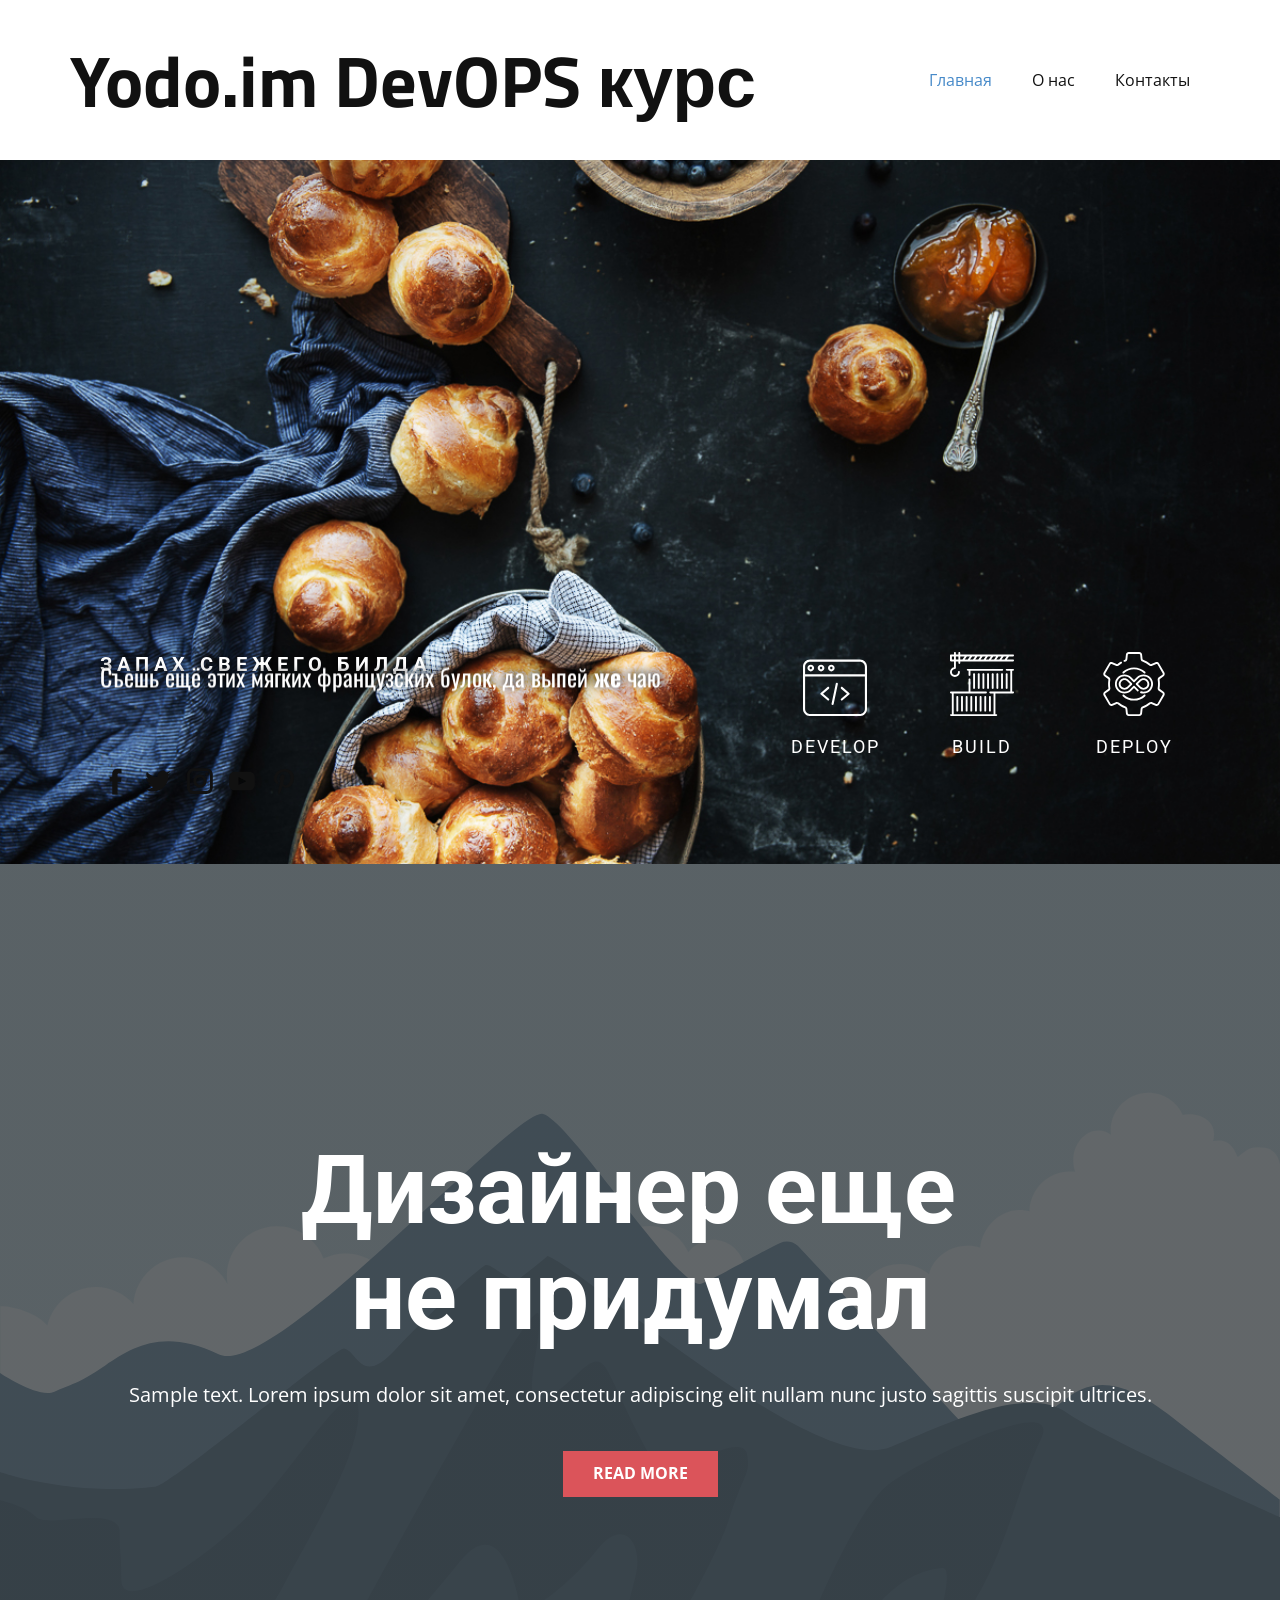
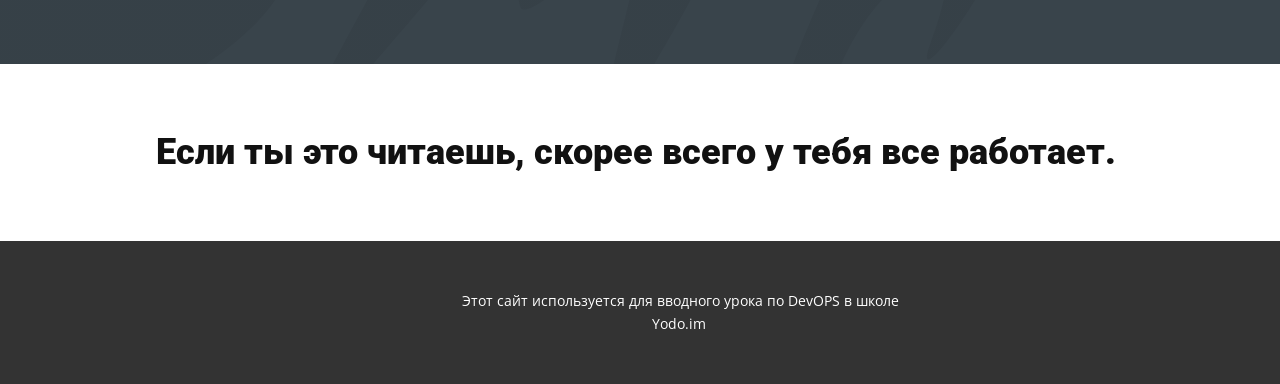
==== landing/index.html @ 63f8ba4d "1 Первая версия сайта" ====
<!DOCTYPE html>
<html style="font-size: 16px;">
  <head>
    <meta name="viewport" content="width=device-width, initial-scale=1.0">
    <meta charset="utf-8">
    <meta name="keywords" content="INTUITIVE">
    <meta name="description" content="">
    <meta name="page_type" content="np-template-header-footer-from-plugin">
    <title>Главная</title>
    <link rel="stylesheet" href="nicepage.css" media="screen">
<link rel="stylesheet" href="Главная.css" media="screen">
    <script class="u-script" type="text/javascript" src="jquery.js" defer=""></script>
    <script class="u-script" type="text/javascript" src="nicepage.js" defer=""></script>
    <meta name="generator" content="Nicepage 3.13.2, nicepage.com">
    <link id="u-theme-google-font" rel="stylesheet" href="https://fonts.googleapis.com/css?family=Roboto:100,100i,300,300i,400,400i,500,500i,700,700i,900,900i|Open+Sans:300,300i,400,400i,600,600i,700,700i,800,800i">
    <link id="u-page-google-font" rel="stylesheet" href="https://fonts.googleapis.com/css?family=Oswald:200,300,400,500,600,700|Titillium+Web:200,200i,300,300i,400,400i,600,600i,700,700i,900">
    
    
    
    
    <script type="application/ld+json">{
		"@context": "http://schema.org",
		"@type": "Organization",
		"name": "",
		"url": "index.html"
}</script>
    <meta property="og:title" content="Главная">
    <meta property="og:type" content="website">
    <meta name="theme-color" content="#478ac9">
    <link rel="canonical" href="index.html">
    <meta property="og:url" content="index.html">
  </head>
  <body data-home-page="Главная.html" data-home-page-title="Главная" class="u-body"><header class="u-clearfix u-header u-header" id="sec-47ef"><div class="u-clearfix u-sheet u-sheet-1">
        <nav class="u-menu u-menu-dropdown u-offcanvas u-menu-1">
          <div class="menu-collapse" style="font-size: 1rem; letter-spacing: 0px;">
            <a class="u-button-style u-custom-left-right-menu-spacing u-custom-padding-bottom u-custom-top-bottom-menu-spacing u-nav-link u-text-active-palette-1-base u-text-hover-palette-2-base" href="#">
              <svg><use xmlns:xlink="http://www.w3.org/1999/xlink" xlink:href="#menu-hamburger"></use></svg>
              <svg version="1.1" xmlns="http://www.w3.org/2000/svg" xmlns:xlink="http://www.w3.org/1999/xlink"><defs><symbol id="menu-hamburger" viewBox="0 0 16 16" style="width: 16px; height: 16px;"><rect y="1" width="16" height="2"></rect><rect y="7" width="16" height="2"></rect><rect y="13" width="16" height="2"></rect>
</symbol>
</defs></svg>
            </a>
          </div>
          <div class="u-custom-menu u-nav-container">
            <ul class="u-nav u-unstyled u-nav-1"><li class="u-nav-item"><a class="u-button-style u-nav-link u-text-active-palette-1-base u-text-hover-palette-2-base" href="Главная.html" style="padding: 10px 20px;">Главная</a>
</li><li class="u-nav-item"><a class="u-button-style u-nav-link u-text-active-palette-1-base u-text-hover-palette-2-base" href="https://yodo.im/" style="padding: 10px 20px;">О нас</a>
</li><li class="u-nav-item"><a class="u-button-style u-nav-link u-text-active-palette-1-base u-text-hover-palette-2-base" href="Контакты.html" style="padding: 10px 20px;">Контакты</a>
</li></ul>
          </div>
          <div class="u-custom-menu u-nav-container-collapse">
            <div class="u-black u-container-style u-inner-container-layout u-opacity u-opacity-95 u-sidenav">
              <div class="u-sidenav-overflow">
                <div class="u-menu-close"></div>
                <ul class="u-align-center u-nav u-popupmenu-items u-unstyled u-nav-2"><li class="u-nav-item"><a class="u-button-style u-nav-link" href="Главная.html" style="padding: 10px 20px;">Главная</a>
</li><li class="u-nav-item"><a class="u-button-style u-nav-link" href="https://yodo.im/" style="padding: 10px 20px;">О нас</a>
</li><li class="u-nav-item"><a class="u-button-style u-nav-link" href="Контакты.html" style="padding: 10px 20px;">Контакты</a>
</li></ul>
              </div>
            </div>
            <div class="u-black u-menu-overlay u-opacity u-opacity-70"></div>
          </div>
        </nav>
        <p class="u-custom-font u-font-titillium-web u-text u-text-1">Yodo.im DevOPS курс</p>
      </div></header>
    <section class="u-clearfix u-image u-section-1" id="carousel_d0ac" data-image-width="1200" data-image-height="800">
      <div class="u-clearfix u-sheet u-sheet-1">
        <div class="u-clearfix u-expanded-width u-gutter-0 u-layout-wrap u-layout-wrap-1">
          <div class="u-gutter-0 u-layout">
            <div class="u-layout-row">
              <div class="u-container-style u-layout-cell u-left-cell u-size-30-md u-size-36 u-layout-cell-1">
                <div class="u-container-layout u-container-layout-1">
                  <h5 class="u-text u-text-body-alt-color u-text-1">Запах свежего билда</h5>
                  <p class="u-custom-font u-font-oswald u-text u-text-body-alt-color u-text-2" data-animation-name="slideIn" data-animation-duration="1000" data-animation-delay="0" data-animation-direction="Down">Съешь ещё этих мягких французских булок, д​а выпей&nbsp;<b>же</b>&nbsp;чаю
                  </p>
                  <div class="u-social-icons u-spacing-10 u-social-icons-1">
                    <a class="u-social-url" target="_blank" href=""><span class="u-icon u-icon-circle u-social-facebook u-social-icon u-icon-1"><svg class="u-svg-link" preserveAspectRatio="xMidYMin slice" viewBox="0 0 112 112" style=""><use xmlns:xlink="http://www.w3.org/1999/xlink" xlink:href="#svg-79ff"></use></svg><svg x="0px" y="0px" viewBox="0 0 112 112" id="svg-79ff" class="u-svg-content"><path d="M75.5,28.8H65.4c-1.5,0-4,0.9-4,4.3v9.4h13.9l-1.5,15.8H61.4v45.1H42.8V58.3h-8.8V42.4h8.8V32.2 c0-7.4,3.4-18.8,18.8-18.8h13.8v15.4H75.5z"></path></svg></span>
                    </a>
                    <a class="u-social-url" target="_blank" href=""><span class="u-icon u-icon-circle u-social-icon u-social-twitter u-icon-2"><svg class="u-svg-link" preserveAspectRatio="xMidYMin slice" viewBox="0 0 112 112" style=""><use xmlns:xlink="http://www.w3.org/1999/xlink" xlink:href="#svg-5d67"></use></svg><svg x="0px" y="0px" viewBox="0 0 112 112" id="svg-5d67" class="u-svg-content"><path d="M92.2,38.2c0,0.8,0,1.6,0,2.3c0,24.3-18.6,52.4-52.6,52.4c-10.6,0.1-20.2-2.9-28.5-8.2 c1.4,0.2,2.9,0.2,4.4,0.2c8.7,0,16.7-2.9,23-7.9c-8.1-0.2-14.9-5.5-17.3-12.8c1.1,0.2,2.4,0.2,3.4,0.2c1.6,0,3.3-0.2,4.8-0.7 c-8.4-1.6-14.9-9.2-14.9-18c0-0.2,0-0.2,0-0.2c2.5,1.4,5.4,2.2,8.4,2.3c-5-3.3-8.3-8.9-8.3-15.4c0-3.4,1-6.5,2.5-9.2 c9.1,11.1,22.7,18.5,38,19.2c-0.2-1.4-0.4-2.8-0.4-4.3c0.1-10,8.3-18.2,18.5-18.2c5.4,0,10.1,2.2,13.5,5.7c4.3-0.8,8.1-2.3,11.7-4.5 c-1.4,4.3-4.3,7.9-8.1,10.1c3.7-0.4,7.3-1.4,10.6-2.9C98.9,32.3,95.7,35.5,92.2,38.2z"></path></svg></span>
                    </a>
                    <a class="u-social-url" target="_blank" href=""><span class="u-icon u-icon-circle u-social-icon u-social-instagram u-icon-3"><svg class="u-svg-link" preserveAspectRatio="xMidYMin slice" viewBox="0 0 112 112" style=""><use xmlns:xlink="http://www.w3.org/1999/xlink" xlink:href="#svg-5e6b"></use></svg><svg x="0px" y="0px" viewBox="0 0 112 112" id="svg-5e6b" class="u-svg-content"><path d="M55.9,32.9c-12.8,0-23.2,10.4-23.2,23.2s10.4,23.2,23.2,23.2s23.2-10.4,23.2-23.2S68.7,32.9,55.9,32.9z M55.9,69.4c-7.4,0-13.3-6-13.3-13.3c-0.1-7.4,6-13.3,13.3-13.3s13.3,6,13.3,13.3C69.3,63.5,63.3,69.4,55.9,69.4z"></path><path d="M79.7,26.8c-3,0-5.4,2.5-5.4,5.4s2.5,5.4,5.4,5.4c3,0,5.4-2.5,5.4-5.4S82.7,26.8,79.7,26.8z"></path><path d="M78.2,11H33.5C21,11,10.8,21.3,10.8,33.7v44.7c0,12.6,10.2,22.8,22.7,22.8h44.7c12.6,0,22.7-10.2,22.7-22.7 V33.7C100.8,21.1,90.6,11,78.2,11z M91,78.4c0,7.1-5.8,12.8-12.8,12.8H33.5c-7.1,0-12.8-5.8-12.8-12.8V33.7 c0-7.1,5.8-12.8,12.8-12.8h44.7c7.1,0,12.8,5.8,12.8,12.8V78.4z"></path></svg></span>
                    </a>
                    <a class="u-social-url" target="_blank" href="#"><span class="u-icon u-icon-circle u-social-icon u-social-youtube u-icon-4"><svg class="u-svg-link" preserveAspectRatio="xMidYMin slice" viewBox="0 0 112 112" style=""><use xmlns:xlink="http://www.w3.org/1999/xlink" xlink:href="#svg-7e19"></use></svg><svg x="0px" y="0px" viewBox="0 0 112 112" id="svg-7e19" class="u-svg-content"><path d="M82.3,24H29.7C19.3,24,11,32.5,11,43v26.7c0,10.5,8.3,19,18.7,19h52.5c10.3,0,18.7-8.5,18.7-19V43 C101,32.5,92.7,24,82.3,24L82.3,24z M69.7,57.6L45.1,69.5c-0.7,0.2-1.4-0.2-1.4-0.8V44.1c0-0.7,0.8-1.3,1.4-0.8l24.6,12.6 C70.4,56.2,70.4,57.3,69.7,57.6L69.7,57.6z"></path></svg></span>
                    </a>
                    <a class="u-social-url" target="_blank" href="#"><span class="u-icon u-icon-circle u-social-icon u-social-pinterest u-icon-5"><svg class="u-svg-link" preserveAspectRatio="xMidYMin slice" viewBox="0 0 112 112" style=""><use xmlns:xlink="http://www.w3.org/1999/xlink" xlink:href="#svg-6ec1"></use></svg><svg x="0px" y="0px" viewBox="0 0 112 112" id="svg-6ec1" class="u-svg-content"><path d="M61.9,79.8c-5.5-0.3-7.8-3.1-12-5.8c-2.3,12.4-5.4,24.3-13.8,30.5c-2.6-18.7,3.8-32.8,6.9-47.7 c-5.1-8.7,0.7-26.2,11.5-21.9c13.5,5.4-11.6,32.3,5.1,35.7c17.6,3.5,24.7-30.5,13.8-41.4c-15.7-16.1-45.7-0.5-42,22.3 c0.9,5.6,6.7,7.2,2.3,15c-10.1-2.2-13-10.2-12.7-20.7c0.6-17.3,15.5-29.3,30.5-31.1c19-2.2,36.8,6.9,39.2,24.7 C93.4,59.5,82.3,81.3,61.9,79.8z"></path></svg></span>
                    </a>
                  </div>
                </div>
              </div>
              <div class="u-align-center-lg u-align-center-md u-align-center-xl u-align-left-sm u-align-left-xs u-container-style u-layout-cell u-size-30-md u-size-8 u-layout-cell-2">
                <div class="u-container-layout u-valign-top u-container-layout-2"><span class="u-icon u-icon-circle u-icon-6"><svg class="u-svg-link" preserveAspectRatio="xMidYMin slice" viewBox="0 -25 424 424" style=""><use xmlns:xlink="http://www.w3.org/1999/xlink" xlink:href="#svg-8906"></use></svg><svg class="u-svg-content" viewBox="0 -25 424 424" id="svg-8906"><path d="m167.289062 272.132812c-1.601562 0-3.214843-.550781-4.53125-1.671874l-45.296874-38.570313c-1.5625-1.332031-2.460938-3.277344-2.460938-5.332031 0-2.050782.902344-3.996094 2.460938-5.328125l45.296874-38.570313c2.941407-2.507812 7.359376-2.152344 9.867188.789063 2.503906 2.945312 2.152344 7.363281-.792969 9.867187l-39.035156 33.242188 39.035156 33.242187c2.945313 2.507813 3.296875 6.925781.792969 9.867188-1.386719 1.628906-3.355469 2.464843-5.335938 2.464843zm0 0"></path><path d="m256.710938 272.132812c-1.980469 0-3.949219-.835937-5.332032-2.464843-2.507812-2.941407-2.152344-7.359375.789063-9.867188l39.035156-33.242187-39.035156-33.242188c-2.941407-2.503906-3.296875-6.921875-.789063-9.867187 2.503906-2.941407 6.925782-3.296875 9.863282-.789063l45.296874 38.570313c1.5625 1.332031 2.460938 3.277343 2.460938 5.328125 0 2.054687-.898438 4-2.460938 5.332031l-45.296874 38.570313c-1.316407 1.121093-2.929688 1.671874-4.53125 1.671874zm0 0"></path><path d="m195.964844 301.0625c-.480469 0-.964844-.050781-1.453125-.152344-3.78125-.796875-6.203125-4.511718-5.40625-8.292968l28.230469-134.035157c.796874-3.78125 4.507812-6.203125 8.292968-5.40625 3.78125.796875 6.203125 4.507813 5.40625 8.292969l-28.230468 134.035156c-.695313 3.296875-3.601563 5.558594-6.839844 5.558594zm0 0"></path><path d="m377 374.085938h-330c-25.914062 0-47-21.082032-47-47v-280.085938c0-25.914062 21.085938-47 47-47h330c25.914062 0 47 21.085938 47 47v280.085938c0 25.917968-21.085938 47-47 47zm-330-360.085938c-18.195312 0-33 14.804688-33 33v280.085938c0 18.195312 14.804688 33 33 33h330c18.195312 0 33-14.804688 33-33v-280.085938c0-18.195312-14.804688-33-33-33zm0 0"></path><path d="m417 112.089844h-410c-3.867188 0-7-3.132813-7-7 0-3.863282 3.132812-7 7-7h410c3.867188 0 7 3.136718 7 7 0 3.867187-3.132812 7-7 7zm0 0"></path><path d="m119.601562 78.59375c-12.210937 0-22.152343-9.941406-22.152343-22.152344 0-12.214844 9.941406-22.152344 22.152343-22.152344 12.214844 0 22.152344 9.9375 22.152344 22.152344 0 12.210938-9.9375 22.152344-22.152344 22.152344zm0-30.304688c-4.492187 0-8.152343 3.65625-8.152343 8.152344s3.660156 8.152344 8.152343 8.152344c4.496094 0 8.152344-3.65625 8.152344-8.152344s-3.65625-8.152344-8.152344-8.152344zm0 0"></path><path d="m51.539062 78.378906c-12.214843 0-22.152343-9.9375-22.152343-22.152344 0-12.214843 9.9375-22.152343 22.152343-22.152343 12.214844 0 22.152344 9.9375 22.152344 22.152343 0 12.214844-9.9375 22.152344-22.152344 22.152344zm0-30.304687c-4.492187 0-8.152343 3.660156-8.152343 8.152343 0 4.496094 3.660156 8.152344 8.152343 8.152344 4.496094 0 8.152344-3.65625 8.152344-8.152344 0-4.492187-3.65625-8.152343-8.152344-8.152343zm0 0"></path><path d="m187.664062 78.804688c-12.210937 0-22.148437-9.9375-22.148437-22.152344 0-12.210938 9.9375-22.148438 22.148437-22.148438 12.214844 0 22.152344 9.9375 22.152344 22.148438 0 12.214844-9.9375 22.152344-22.152344 22.152344zm0-30.304688c-4.492187 0-8.148437 3.65625-8.148437 8.152344s3.65625 8.152344 8.148437 8.152344c4.496094 0 8.152344-3.65625 8.152344-8.152344s-3.65625-8.152344-8.152344-8.152344zm0 0"></path></svg></span>
                  <h5 class="u-text u-text-body-alt-color u-text-3">Develop</h5>
                </div>
              </div>
              <div class="u-align-center-lg u-align-center-md u-align-center-xl u-align-left-sm u-align-left-xs u-container-style u-layout-cell u-size-30-md u-size-8 u-layout-cell-3">
                <div class="u-container-layout u-valign-top u-container-layout-3"><span class="u-icon u-icon-circle u-icon-7"><svg class="u-svg-link" preserveAspectRatio="xMidYMin slice" viewBox="0 0 512 512" style=""><use xmlns:xlink="http://www.w3.org/1999/xlink" xlink:href="#svg-92cf"></use></svg><svg class="u-svg-content" viewBox="0 0 512 512" id="svg-92cf"><g><path d="m504.5 150c4.143 0 7.5-3.358 7.5-7.5s-3.357-7.5-7.5-7.5h-51.293c-4.143 0-7.5 3.358-7.5 7.5s3.357 7.5 7.5 7.5h29.251v166h-160.526c-4.143 0-7.5 3.358-7.5 7.5s3.357 7.5 7.5 7.5h26.462v166h-318.852v-166h258.031c4.143 0 7.5-3.358 7.5-7.5s-3.357-7.5-7.5-7.5h-123.967v-97.447c0-4.142-3.357-7.5-7.5-7.5s-7.5 3.358-7.5 7.5v97.447h-141.106c-4.143 0-7.5 3.358-7.5 7.5s3.357 7.5 7.5 7.5h7.042v166h-7.042c-4.143 0-7.5 3.358-7.5 7.5s3.357 7.5 7.5 7.5h362.936c4.143 0 7.5-3.358 7.5-7.5s-3.357-7.5-7.5-7.5h-7.042v-166h141.106c4.143 0 7.5-3.358 7.5-7.5s-3.357-7.5-7.5-7.5h-7.042v-166z"></path><path d="m418.257 135h-276.693c-4.143 0-7.5 3.358-7.5 7.5s3.357 7.5 7.5 7.5h7.042v33.55c0 4.142 3.357 7.5 7.5 7.5s7.5-3.358 7.5-7.5v-33.55h254.65c4.143 0 7.5-3.358 7.5-7.5s-3.357-7.5-7.499-7.5z"></path><path d="m51.121 359v110c0 4.142 3.357 7.5 7.5 7.5s7.5-3.358 7.5-7.5v-110c0-4.142-3.357-7.5-7.5-7.5s-7.5 3.358-7.5 7.5z"></path><path d="m88.363 359v110c0 4.142 3.357 7.5 7.5 7.5s7.5-3.358 7.5-7.5v-110c0-4.142-3.357-7.5-7.5-7.5s-7.5 3.358-7.5 7.5z"></path><path d="m125.604 359v110c0 4.142 3.357 7.5 7.5 7.5s7.5-3.358 7.5-7.5v-110c0-4.142-3.357-7.5-7.5-7.5s-7.5 3.358-7.5 7.5z"></path><path d="m162.847 359v110c0 4.142 3.357 7.5 7.5 7.5s7.5-3.358 7.5-7.5v-110c0-4.142-3.357-7.5-7.5-7.5s-7.5 3.358-7.5 7.5z"></path><path d="m200.089 359v110c0 4.142 3.357 7.5 7.5 7.5s7.5-3.358 7.5-7.5v-110c0-4.142-3.357-7.5-7.5-7.5s-7.5 3.358-7.5 7.5z"></path><path d="m237.331 359v110c0 4.142 3.357 7.5 7.5 7.5s7.5-3.358 7.5-7.5v-110c0-4.142-3.357-7.5-7.5-7.5s-7.5 3.358-7.5 7.5z"></path><path d="m282.072 351.5c-4.143 0-7.5 3.358-7.5 7.5v110c0 4.142 3.357 7.5 7.5 7.5s7.5-3.358 7.5-7.5v-110c0-4.142-3.357-7.5-7.5-7.5z"></path><path d="m319.314 476.5c4.143 0 7.5-3.358 7.5-7.5v-110c0-4.142-3.357-7.5-7.5-7.5s-7.5 3.358-7.5 7.5v110c0 4.142 3.358 7.5 7.5 7.5z"></path><path d="m185.186 178v110c0 4.142 3.357 7.5 7.5 7.5s7.5-3.358 7.5-7.5v-110c0-4.142-3.357-7.5-7.5-7.5s-7.5 3.358-7.5 7.5z"></path><path d="m222.427 178v110c0 4.142 3.357 7.5 7.5 7.5s7.5-3.358 7.5-7.5v-110c0-4.142-3.357-7.5-7.5-7.5s-7.5 3.358-7.5 7.5z"></path><path d="m259.669 178v110c0 4.142 3.357 7.5 7.5 7.5s7.5-3.358 7.5-7.5v-110c0-4.142-3.357-7.5-7.5-7.5s-7.5 3.358-7.5 7.5z"></path><path d="m311.911 178c0-4.142-3.357-7.5-7.5-7.5s-7.5 3.358-7.5 7.5v110c0 4.142 3.357 7.5 7.5 7.5s7.5-3.358 7.5-7.5z"></path><path d="m334.153 178v110c0 4.142 3.357 7.5 7.5 7.5s7.5-3.358 7.5-7.5v-110c0-4.142-3.357-7.5-7.5-7.5s-7.5 3.358-7.5 7.5z"></path><path d="m371.396 178v110c0 4.142 3.357 7.5 7.5 7.5s7.5-3.358 7.5-7.5v-110c0-4.142-3.357-7.5-7.5-7.5s-7.5 3.358-7.5 7.5z"></path><path d="m416.137 170.5c-4.143 0-7.5 3.358-7.5 7.5v110c0 4.142 3.357 7.5 7.5 7.5s7.5-3.358 7.5-7.5v-110c0-4.142-3.358-7.5-7.5-7.5z"></path><path d="m460.879 288v-110c0-4.142-3.357-7.5-7.5-7.5s-7.5 3.358-7.5 7.5v110c0 4.142 3.357 7.5 7.5 7.5s7.5-3.358 7.5-7.5z"></path><path d="m504.5 60.327h-49.793l16.883-25.327h32.91c4.143 0 7.5-3.358 7.5-7.5s-3.357-7.5-7.5-7.5h-422.49v-12.5c0-4.142-3.357-7.5-7.5-7.5s-7.5 3.358-7.5 7.5v12.5h-19.993v-12.5c0-4.142-3.357-7.5-7.5-7.5s-7.5 3.358-7.5 7.5v12.5h-24.517c-4.143 0-7.5 3.358-7.5 7.5v40.327c0 4.142 3.357 7.5 7.5 7.5h24.517v46.041c-18.215 3.515-32.017 19.581-32.017 38.809 0 21.793 17.728 39.523 39.517 39.523s39.517-17.729 39.517-39.522c0-4.142-3.357-7.5-7.5-7.5s-7.5 3.358-7.5 7.5c0 13.522-10.998 24.522-24.517 24.522s-24.517-11.001-24.517-24.523 10.998-24.523 24.517-24.523c4.143 0 7.5-3.358 7.5-7.5v-52.827h19.993v12.5c0 4.142 3.357 7.5 7.5 7.5s7.5-3.358 7.5-7.5v-12.5h422.49c4.143 0 7.5-3.358 7.5-7.5s-3.357-7.5-7.5-7.5zm-67.82 0h-24.091l16.883-25.327h24.092zm-259.696-25.327h24.091l-16.882 25.327h-24.091zm-34.908 25.327h-24.019l16.882-25.327h24.019zm77.026-25.327h24.019l-16.883 25.327h-24.019zm42.046 0h24.09l-16.883 25.327h-24.09zm42.117 0h24.019l-16.882 25.327h-24.019zm42.045 0h24.091l-16.882 25.327h-24.091zm42.117 0h24.019l-16.882 25.327h-24.019zm-372.427 25.327v-25.327h17.017v25.327zm32.017 0v-25.327h19.993v25.327zm34.993-25.327h34.904l-16.882 25.327h-18.022z"></path>
</g></svg></span>
                  <h5 class="u-text u-text-body-alt-color u-text-4">Build</h5>
                </div>
              </div>
              <div class="u-align-center-lg u-align-center-md u-align-center-xl u-align-left-sm u-align-left-xs u-container-style u-layout-cell u-right-cell u-size-30-md u-size-8 u-layout-cell-4">
                <div class="u-container-layout u-valign-top u-container-layout-4"><span class="u-icon u-icon-circle u-icon-8"><svg class="u-svg-link" preserveAspectRatio="xMidYMin slice" viewBox="0 0 512 512" style=""><use xmlns:xlink="http://www.w3.org/1999/xlink" xlink:href="#svg-11ef"></use></svg><svg class="u-svg-content" viewBox="0 0 512 512" id="svg-11ef"><path d="m298.38 512h-84.76c-11.385 0-20.872-8.543-22.069-19.873l-3.77-35.986c-.279-2.684-2.047-5.007-4.504-5.925-21.457-8.042-41.32-19.523-59.046-34.128-2.038-1.679-4.945-2.054-7.408-.958l-33.09 14.741c-10.407 4.635-22.55.693-28.247-9.169l-42.381-73.402c-5.695-9.859-3.041-22.347 6.175-29.046l29.305-21.273c2.208-1.606 3.312-4.247 2.875-6.889-1.857-11.23-2.8-22.701-2.8-34.092s.942-22.861 2.8-34.094c.436-2.64-.668-5.28-2.881-6.89l-29.295-21.266c-9.22-6.703-11.874-19.19-6.179-29.051l42.38-73.399c5.698-9.864 17.842-13.805 28.247-9.171l33.09 14.74c2.465 1.099 5.372.723 7.408-.956 7.84-6.457 16.197-12.37 24.84-17.577 3.548-2.138 8.157-.994 10.294 2.554s.994 8.157-2.554 10.294c-8.017 4.829-15.769 10.315-23.042 16.305-6.485 5.345-15.318 6.527-23.05 3.082l-33.089-14.74c-3.373-1.503-7.308-.225-9.154 2.97l-42.38 73.399c-1.845 3.195-.983 7.241 2.005 9.414l29.296 21.267c6.835 4.97 10.23 13.196 8.864 21.471-1.725 10.428-2.6 21.075-2.6 31.648s.875 21.22 2.599 31.646c1.367 8.277-2.028 16.503-8.858 21.47l-29.305 21.273c-2.983 2.169-3.846 6.216-2.001 9.409l42.38 73.402c1.845 3.194 5.78 4.471 9.153 2.969l33.09-14.74c7.732-3.445 16.565-2.263 23.052 3.084 16.443 13.548 34.868 24.199 54.761 31.654 7.742 2.89 13.307 10.121 14.168 18.418l3.769 35.973c.388 3.67 3.462 6.442 7.151 6.442h84.76c3.689 0 6.764-2.772 7.152-6.448l3.769-35.974c.861-8.291 6.426-15.521 14.176-18.415 19.884-7.452 38.309-18.103 54.753-31.652 6.486-5.347 15.318-6.528 23.052-3.083l33.089 14.74c3.373 1.503 7.308.226 9.154-2.97l42.379-73.399c1.845-3.195.983-7.241-2.005-9.414l-29.296-21.267c-6.835-4.97-10.23-13.196-8.864-21.471 1.725-10.428 2.6-21.075 2.6-31.648s-.875-21.22-2.599-31.646c-1.367-8.277 2.028-16.503 8.858-21.47l29.305-21.273c2.983-2.169 3.846-6.216 2.001-9.409l-42.378-73.401c-1.845-3.195-5.782-4.471-9.153-2.969l-33.09 14.74c-7.733 3.444-16.566 2.263-23.052-3.084-16.444-13.549-34.869-24.199-54.761-31.654-7.742-2.89-13.307-10.121-14.168-18.418l-3.769-35.973c-.388-3.67-3.463-6.442-7.152-6.442h-84.76c-3.689 0-6.764 2.772-7.152 6.448l-3.769 35.974c-.861 8.291-6.426 15.521-14.176 18.415-2.185.824-4.168 1.61-6.039 2.393-3.821 1.598-8.216-.203-9.813-4.025-1.599-3.821.203-8.215 4.025-9.813 2.035-.851 4.179-1.701 6.556-2.598 2.482-.927 4.25-3.25 4.528-5.928l3.771-35.987c1.197-11.336 10.684-19.879 22.069-19.879h84.76c11.385 0 20.872 8.543 22.069 19.872l3.77 35.986c.279 2.685 2.047 5.008 4.504 5.925 21.457 8.041 41.319 19.522 59.046 34.128 2.038 1.68 4.945 2.055 7.409.958l33.09-14.74c10.404-4.636 22.55-.693 28.247 9.17l42.38 73.401c5.695 9.859 3.041 22.347-6.175 29.046l-29.305 21.273c-2.208 1.606-3.312 4.247-2.875 6.889 1.857 11.23 2.8 22.701 2.8 34.092s-.942 22.861-2.8 34.094c-.436 2.64.668 5.28 2.881 6.89l29.295 21.267c9.22 6.703 11.874 19.19 6.179 29.051l-42.38 73.398c-5.697 9.865-17.841 13.806-28.247 9.171l-33.09-14.74c-2.463-1.099-5.371-.722-7.408.956-17.727 14.606-37.59 26.088-59.039 34.126-2.466.921-4.234 3.244-4.512 5.922l-3.771 35.986c-1.196 11.336-10.683 19.879-22.068 19.879z"></path><path d="m332.19 332.34c-7.57 0-15.061-1.108-22.266-3.292-3.964-1.202-6.203-5.39-5.001-9.354s5.392-6.203 9.354-5.001c5.792 1.756 11.82 2.647 17.914 2.647 16.414 0 31.826-6.373 43.397-17.943 23.929-23.929 23.929-62.865 0-86.794-23.934-23.924-62.869-23.924-86.793 0l-27.49 27.49c-2.929 2.929-7.678 2.929-10.606 0l-27.49-27.49c-23.925-23.924-62.86-23.924-86.794.001-11.588 11.598-17.972 27.01-17.972 43.396s6.384 31.798 17.975 43.399c11.569 11.568 26.981 17.941 43.395 17.941 16.422 0 31.833-6.372 43.395-17.941l27.492-27.492c2.929-2.929 7.678-2.929 10.606 0l27.49 27.49c.941.941 1.882 1.826 2.796 2.628 3.112 2.733 3.419 7.472.686 10.584-2.734 3.113-7.473 3.42-10.584.687-1.156-1.015-2.335-2.123-3.504-3.292l-22.19-22.188-22.187 22.187c-14.393 14.403-33.572 22.336-54.003 22.336-20.42 0-39.599-7.933-54.003-22.336-14.425-14.435-22.367-33.613-22.367-54.003s7.942-39.568 22.365-54.001c29.785-29.774 78.237-29.773 108.008-.002l22.187 22.187 22.187-22.187c29.771-29.771 78.222-29.772 108.005-.001 29.779 29.778 29.779 78.23.001 108.008-14.404 14.403-33.583 22.336-54.003 22.336zm-152.376-29.986c-12.398 0-24.043-4.817-32.79-13.564-8.758-8.758-13.582-20.403-13.582-32.789s4.823-24.031 13.582-32.79c8.747-8.747 20.392-13.563 32.79-13.563s24.043 4.817 32.79 13.563l27.486 27.487c2.929 2.929 2.929 7.678 0 10.606l-27.486 27.486c-8.747 8.747-20.392 13.564-32.79 13.564zm0-77.708c-8.391 0-16.27 3.257-22.183 9.17-5.925 5.926-9.188 13.804-9.188 22.184s3.263 16.257 9.188 22.183c5.914 5.914 13.792 9.171 22.184 9.171 8.391 0 16.269-3.257 22.183-9.17l22.183-22.184-22.183-22.184c-5.914-5.913-13.792-9.17-22.184-9.17zm152.372 77.704c-11.875 0-23.75-4.52-32.79-13.559l-27.486-27.487c-2.929-2.929-2.929-7.678 0-10.606l27.486-27.487c18.081-18.08 47.5-18.079 65.58 0 8.758 8.758 13.582 20.403 13.582 32.79 0 12.386-4.823 24.031-13.582 32.79-9.04 9.039-20.915 13.559-32.79 13.559zm-44.366-46.35 22.183 22.184c12.232 12.231 32.134 12.231 44.366 0 5.925-5.926 9.188-13.804 9.188-22.184s-3.263-16.258-9.188-22.183c-12.231-12.231-32.134-12.232-44.367 0zm71.852 27.487h.01z"></path><path d="m341.066 171.81c-1.826 0-3.657-.663-5.101-2.003-21.803-20.24-50.203-31.387-79.967-31.387s-58.164 11.147-79.967 31.387c-3.035 2.818-7.781 2.642-10.599-.394s-2.642-7.781.394-10.599c24.586-22.824 56.61-35.394 90.172-35.394s65.586 12.57 90.172 35.394c3.036 2.818 3.212 7.563.394 10.599-1.477 1.591-3.484 2.397-5.498 2.397z"></path><path d="m255.999 388.58c-33.563 0-65.586-12.57-90.172-35.394-3.036-2.818-3.212-7.563-.394-10.599 2.817-3.036 7.563-3.213 10.599-.394 21.803 20.24 50.202 31.387 79.967 31.387s58.165-11.146 79.967-31.387c3.036-2.818 7.781-2.642 10.599.394s2.642 7.781-.394 10.599c-24.586 22.824-56.609 35.394-90.172 35.394z"></path></svg></span>
                  <h5 class="u-text u-text-body-alt-color u-text-5">Deploy</h5>
                </div>
              </div>
            </div>
          </div>
        </div>
      </div>
    </section>
    <section class="u-align-center u-clearfix u-image u-shading u-section-2" src="" data-image-width="256" data-image-height="256" id="sec-2742">
      <div class="u-clearfix u-sheet u-sheet-1">
        <h1 class="u-text u-title u-text-1">Дизайнер еще&nbsp;<br>не придумал
        </h1>
        <p class="u-large-text u-text u-text-variant u-text-2">Sample text. Lorem ipsum dolor sit amet, consectetur adipiscing elit nullam nunc justo sagittis suscipit ultrices.</p>
        <a href="#" class="u-btn u-button-style u-palette-2-base u-btn-1">Read More</a>
      </div>
    </section>
    <section class="u-align-center u-clearfix u-section-3" id="sec-fdfd">
      <div class="u-clearfix u-sheet u-valign-middle u-sheet-1">
        <h1 class="u-text u-text-1">Если ты это читаешь, скорее всего у тебя все работает.&nbsp; </h1>
      </div>
    </section>
    
    
    <footer class="u-align-center u-clearfix u-footer u-grey-80 u-footer" id="sec-2bc4"><div class="u-clearfix u-sheet u-sheet-1">
        <p class="u-small-text u-text u-text-variant u-text-1">Этот сайт используется для вводного урока по DevOPS в школе Yodo.im&nbsp;</p>
      </div></footer>
   
    </section>
  </body>
</html>
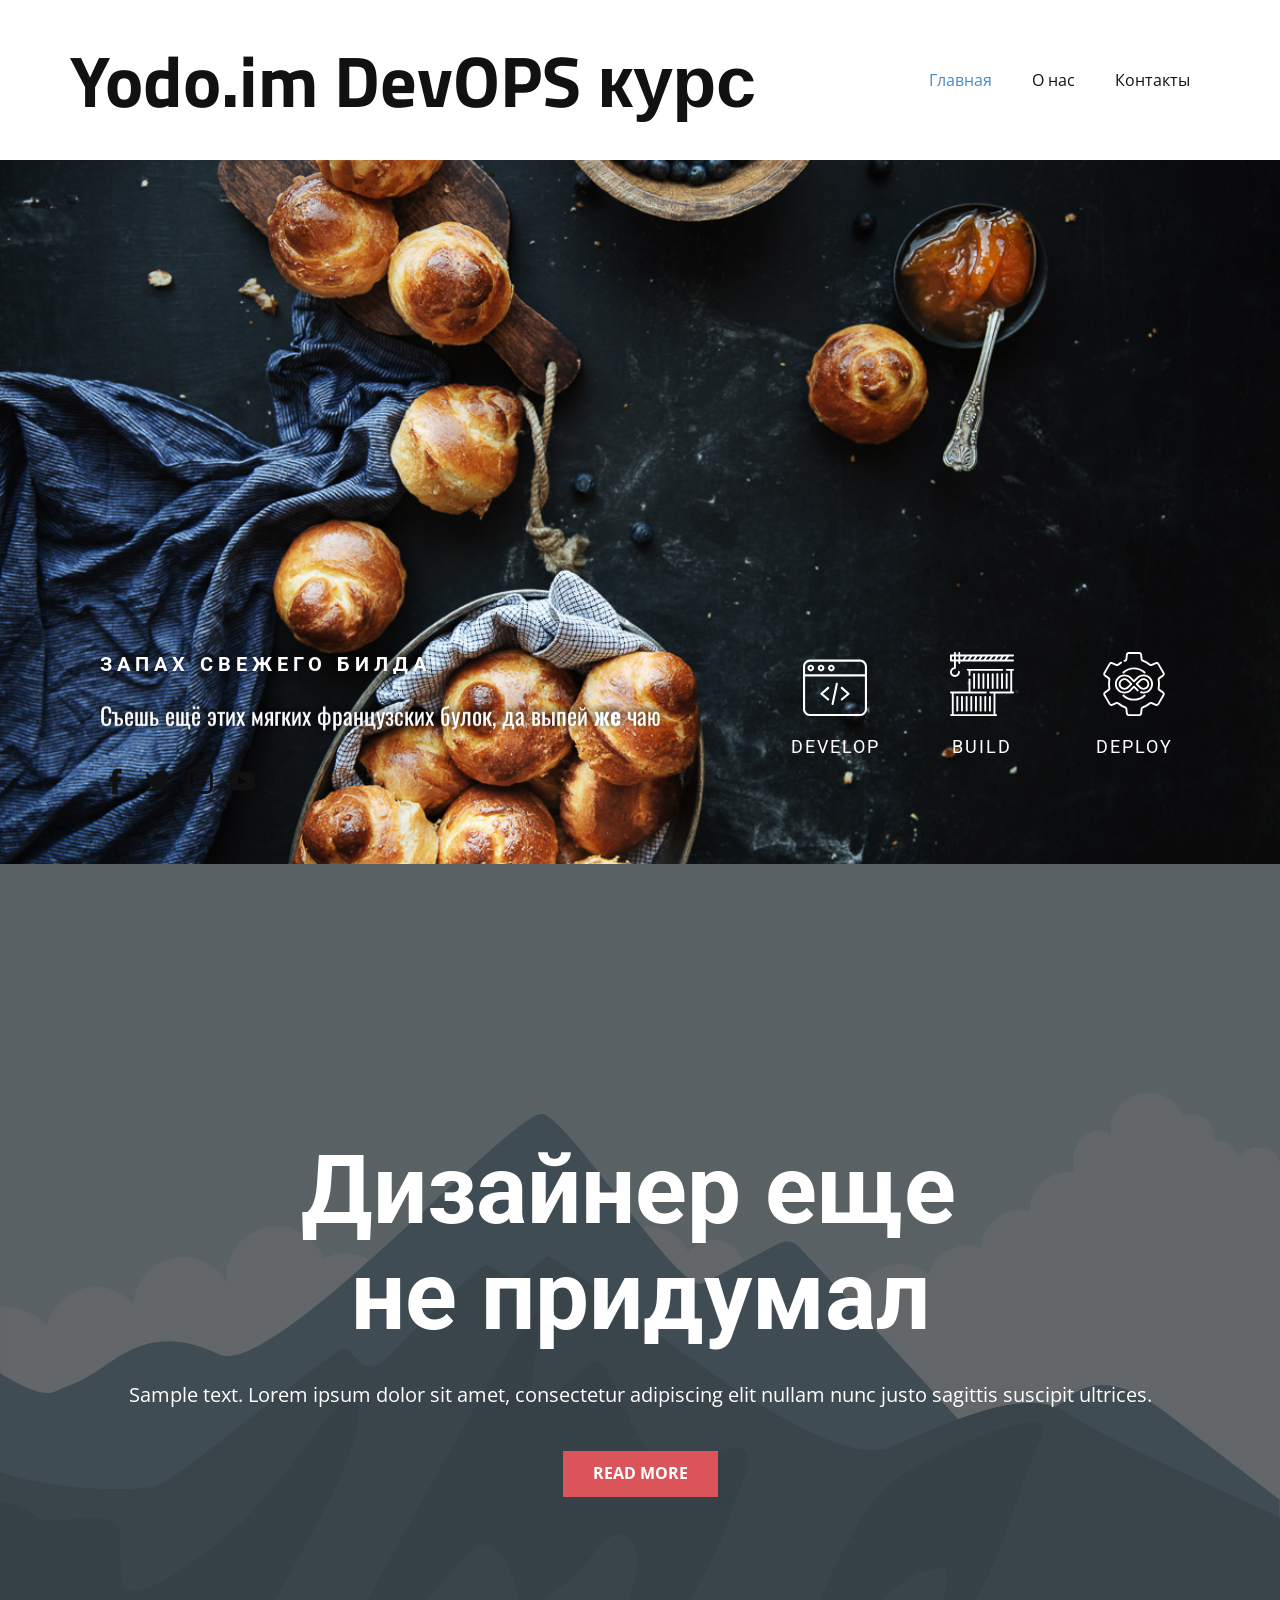
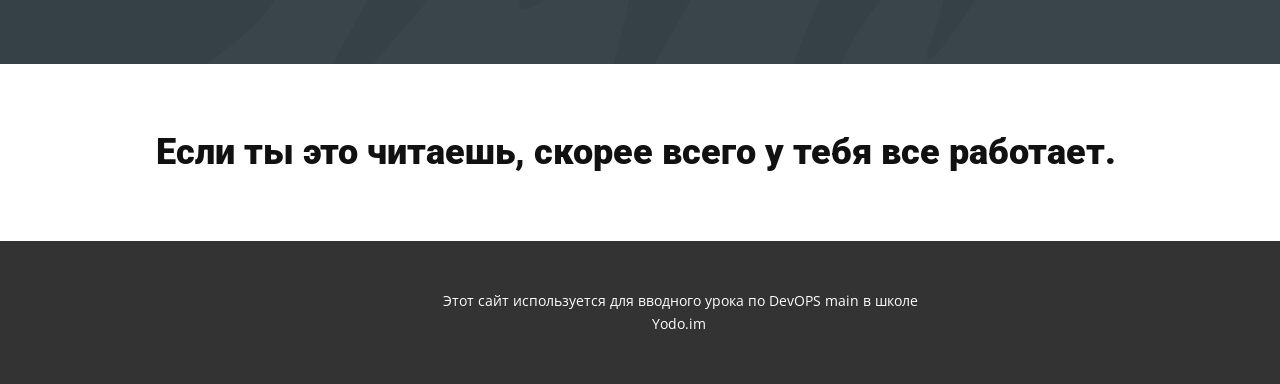
==== commit d30a59b1: "Update index.html add main text in the bottom" ====
--- a/landing/index.html
+++ b/landing/index.html
@@ -122,9 +122,9 @@
     
     
     <footer class="u-align-center u-clearfix u-footer u-grey-80 u-footer" id="sec-2bc4"><div class="u-clearfix u-sheet u-sheet-1">
-        <p class="u-small-text u-text u-text-variant u-text-1">Этот сайт используется для вводного урока по DevOPS в школе Yodo.im&nbsp;</p>
+        <p class="u-small-text u-text u-text-variant u-text-1">Этот сайт используется для вводного урока по DevOPS main в школе Yodo.im&nbsp;</p>
       </div></footer>
    
     </section>
   </body>
-</html>+</html>
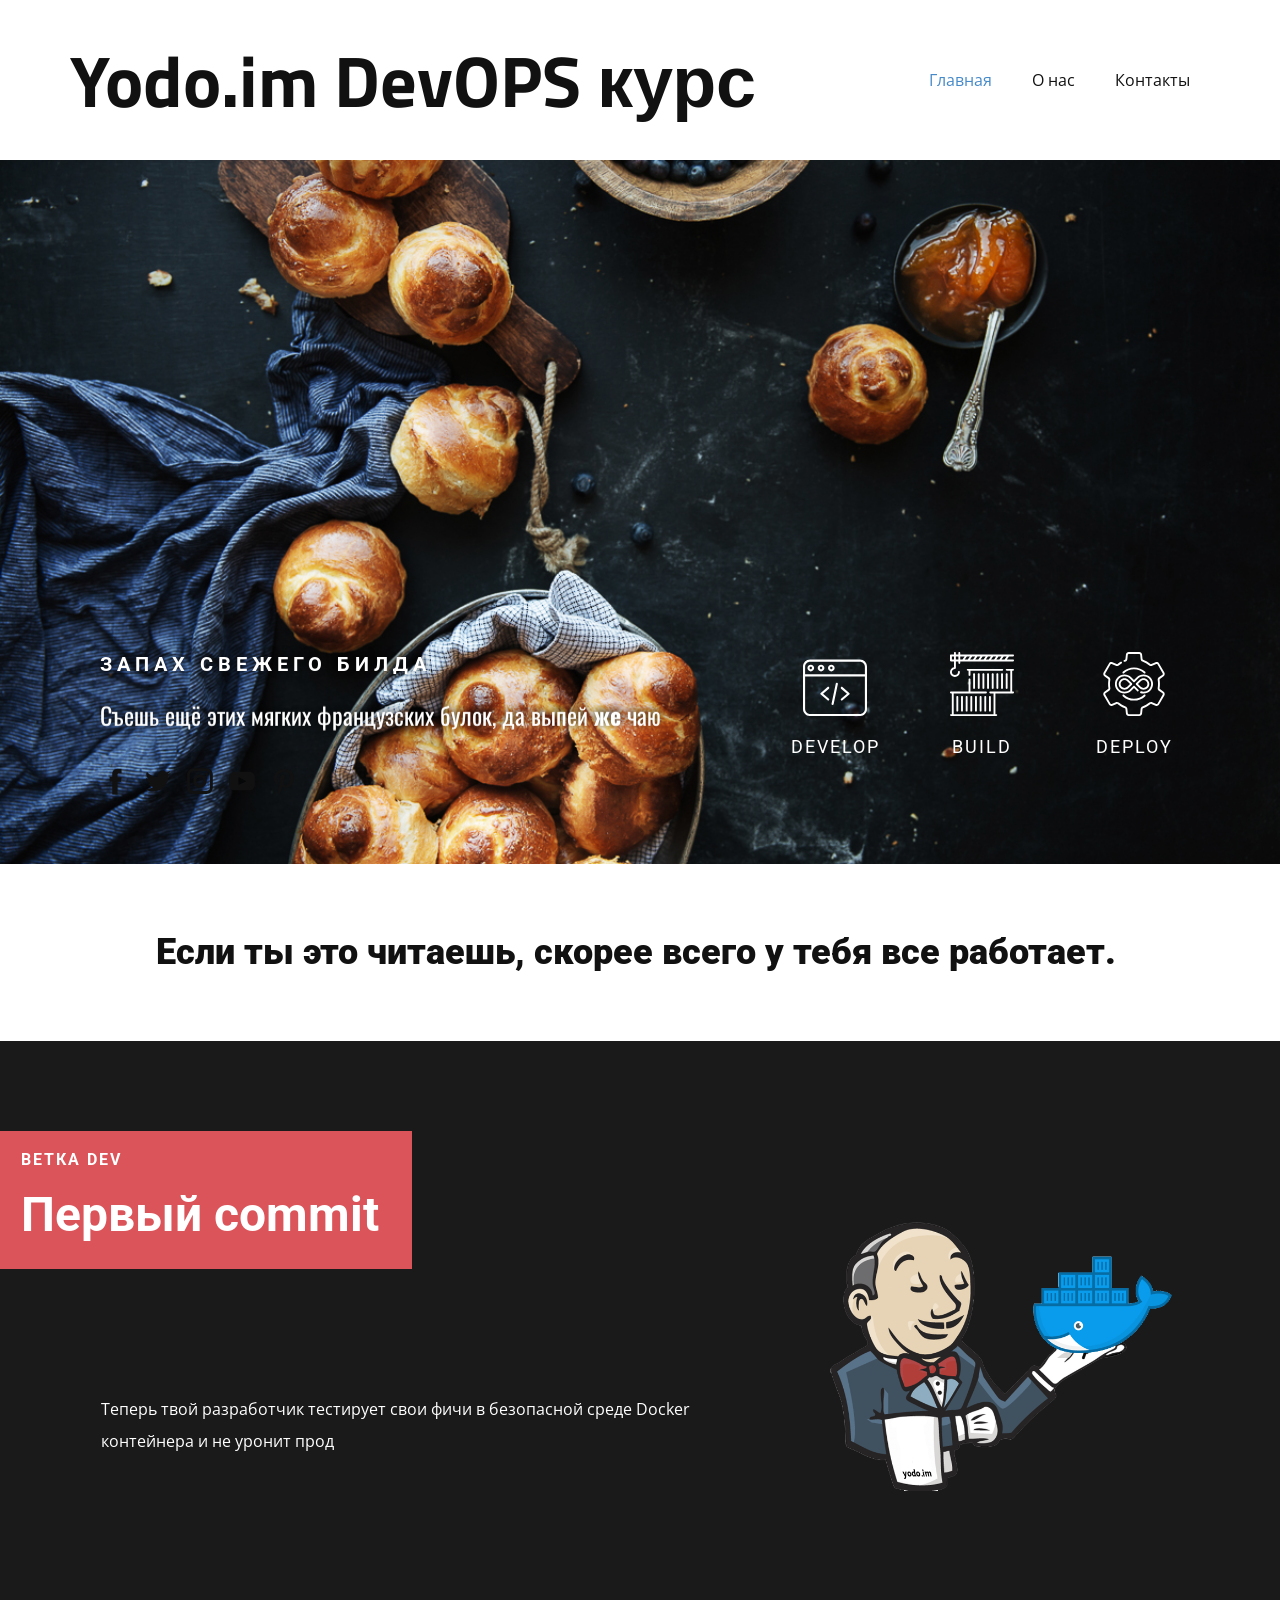
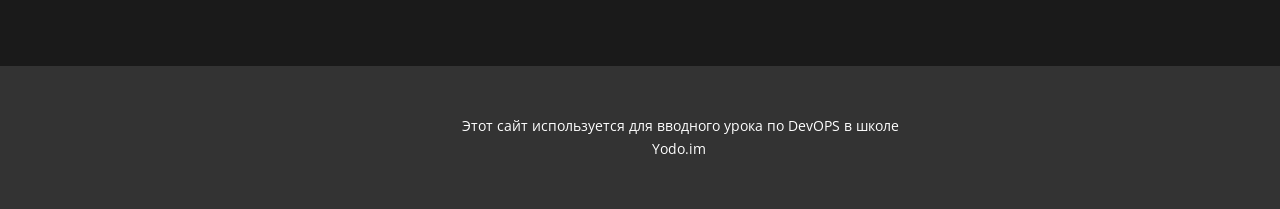
==== commit 55f894af: "First Commit" ====
--- a/landing/index.html
+++ b/landing/index.html
@@ -106,25 +106,43 @@
         </div>
       </div>
     </section>
-    <section class="u-align-center u-clearfix u-image u-shading u-section-2" src="" data-image-width="256" data-image-height="256" id="sec-2742">
-      <div class="u-clearfix u-sheet u-sheet-1">
-        <h1 class="u-text u-title u-text-1">Дизайнер еще&nbsp;<br>не придумал
-        </h1>
-        <p class="u-large-text u-text u-text-variant u-text-2">Sample text. Lorem ipsum dolor sit amet, consectetur adipiscing elit nullam nunc justo sagittis suscipit ultrices.</p>
-        <a href="#" class="u-btn u-button-style u-palette-2-base u-btn-1">Read More</a>
+    <section class="u-align-center u-clearfix u-section-2" id="sec-fdfd">
+      <div class="u-clearfix u-sheet u-valign-middle u-sheet-1">
+        <h1 class="u-text u-text-1">Если ты это читаешь, скорее всего у тебя все работает.&nbsp; </h1>
       </div>
     </section>
-    <section class="u-align-center u-clearfix u-section-3" id="sec-fdfd">
-      <div class="u-clearfix u-sheet u-valign-middle u-sheet-1">
-        <h1 class="u-text u-text-1">Если ты это читаешь, скорее всего у тебя все работает.&nbsp; </h1>
+    <section class="u-clearfix u-grey-90 u-section-3" id="carousel_8655">
+      <div class="u-clearfix u-layout-wrap u-layout-wrap-1">
+        <div class="u-layout">
+          <div class="u-layout-row">
+            <div class="u-container-style u-layout-cell u-shape-rectangle u-size-36 u-layout-cell-1">
+              <div class="u-container-layout u-container-layout-1">
+                <div class="u-container-style u-group u-palette-2-base u-group-1">
+                  <div class="u-container-layout u-container-layout-2">
+                    <h6 class="u-text u-text-body-alt-color u-text-1">Ветка dev<br>
+                    </h6>
+                    <h2 class="u-text u-text-body-alt-color u-text-2">Первый commit</h2>
+                  </div>
+                </div>
+                <p class="u-text u-text-3">Теперь твой разработчик тестирует свои фичи в безопасной среде Docker контейнера и не уронит прод&nbsp;
+                </p>
+              </div>
+            </div>
+            <div class="u-align-left u-container-style u-effect-hover-zoom u-image-contain u-layout-cell u-size-24 u-layout-cell-2" data-image-width="828" data-image-height="649">
+              <div class="u-background-effect u-expanded">
+                <div class="u-background-effect-image u-expanded u-image u-image-contain u-image-1" data-image-width="828" data-image-height="649"></div>
+              </div>
+              <div class="u-container-layout u-container-layout-3"></div>
+            </div>
+          </div>
+        </div>
       </div>
     </section>
     
     
     <footer class="u-align-center u-clearfix u-footer u-grey-80 u-footer" id="sec-2bc4"><div class="u-clearfix u-sheet u-sheet-1">
-        <p class="u-small-text u-text u-text-variant u-text-1">Этот сайт используется для вводного урока по DevOPS main в школе Yodo.im&nbsp;</p>
+        <p class="u-small-text u-text u-text-variant u-text-1">Этот сайт используется для вводного урока по DevOPS в школе Yodo.im&nbsp;</p>
       </div></footer>
    
-    </section>
   </body>
-</html>
+</html>
--- a/landing/nicepage.css
+++ b/landing/nicepage.css
@@ -1,365 +1,365 @@
-/*begin-commonstyles library*//*!
- * froala_editor v3.2.3 (https://www.froala.com/wysiwyg-editor)
- * License https://froala.com/wysiwyg-editor/terms/
- * Copyright 2014-2020 Froala Labs
- */
-
-.fr-clearfix::after {
-  clear: both;
-  display: block;
-  content: "";
-  height: 0; }
-
-.fr-hide-by-clipping {
-  position: absolute;
-  width: 1px;
-  height: 1px;
-  padding: 0;
-  margin: -1px;
-  overflow: hidden;
-  clip: rect(0, 0, 0, 0);
-  border: 0; }
-
-.fr-view img.fr-rounded, .fr-view .fr-img-caption.fr-rounded img {
-  border-radius: 10px;
-  -moz-border-radius: 10px;
-  -webkit-border-radius: 10px;
-  -moz-background-clip: padding;
-  -webkit-background-clip: padding-box;
-  background-clip: padding-box; }
-
-.fr-view img.fr-shadow, .fr-view .fr-img-caption.fr-shadow img {
-  -webkit-box-shadow: 10px 10px 5px 0px #cccccc;
-  -moz-box-shadow: 10px 10px 5px 0px #cccccc;
-  box-shadow: 10px 10px 5px 0px #cccccc; }
-
-.fr-view img.fr-bordered, .fr-view .fr-img-caption.fr-bordered img {
-  border: solid 5px #CCC; }
-
-.fr-view img.fr-bordered {
-  -webkit-box-sizing: content-box;
-  -moz-box-sizing: content-box;
-  box-sizing: content-box; }
-
-.fr-view .fr-img-caption.fr-bordered img {
-  -webkit-box-sizing: border-box;
-  -moz-box-sizing: border-box;
-  box-sizing: border-box; }
-
-.fr-view {
-  word-wrap: break-word; }
-  .fr-view span[style~="color:"] a {
-    color: inherit; }
-  .fr-view strong {
-    font-weight: 700; }
-  .fr-view table {
-    border: none;
-    border-collapse: collapse;
-    empty-cells: show;
-    max-width: 100%; }
-    .fr-view table td {
-      min-width: 5px; }
-    .fr-view table.fr-dashed-borders td, .fr-view table.fr-dashed-borders th {
-      border-style: dashed; }
-    .fr-view table.fr-alternate-rows tbody tr:nth-child(2n) {
-      background: whitesmoke; }
-    .fr-view table td, .fr-view table th {
-      border: 1px solid #DDD; }
-      .fr-view table td:empty, .fr-view table th:empty {
-        height: 20px; }
-      .fr-view table td.fr-highlighted, .fr-view table th.fr-highlighted {
-        border: 1px double red; }
-      .fr-view table td.fr-thick, .fr-view table th.fr-thick {
-        border-width: 2px; }
-    .fr-view table th {
-      background: #ececec; }
-  .fr-view hr {
-    clear: both;
-    user-select: none;
-    -o-user-select: none;
-    -moz-user-select: none;
-    -khtml-user-select: none;
-    -webkit-user-select: none;
-    -ms-user-select: none;
-    break-after: always;
-    page-break-after: always; }
-  .fr-view .fr-file {
-    position: relative; }
-    .fr-view .fr-file::after {
-      position: relative;
-      content: "\1F4CE";
-      font-weight: normal; }
-  .fr-view pre {
-    white-space: pre-wrap;
-    word-wrap: break-word;
-    overflow: visible; }
-/*.fr-view[dir="rtl"] blockquote {
-  border-left: none;
-  border-right: solid 2px #5E35B1;
-  margin-right: 0;
-  padding-right: 5px;
-  padding-left: 0; }
-  .fr-view[dir="rtl"] blockquote blockquote {
-    border-color: #00BCD4; }
-    .fr-view[dir="rtl"] blockquote blockquote blockquote {
-      border-color: #43A047; }
-.fr-view blockquote {
-  border-left: solid 2px #5E35B1;
-  margin-left: 0;
-  padding-left: 5px;
-  color: #5E35B1; }
-  .fr-view blockquote blockquote {
-    border-color: #00BCD4;
-    color: #00BCD4; }
-    .fr-view blockquote blockquote blockquote {
-      border-color: #43A047;
-      color: #43A047; }*/
-  .fr-view span.fr-emoticon {
-    font-weight: normal;
-    font-family: "Apple Color Emoji","Segoe UI Emoji","NotoColorEmoji","Segoe UI Symbol","Android Emoji","EmojiSymbols";
-    display: inline;
-    line-height: 0; }
-    .fr-view span.fr-emoticon.fr-emoticon-img {
-      background-repeat: no-repeat !important;
-      font-size: inherit;
-      height: 1em;
-      width: 1em;
-      min-height: 20px;
-      min-width: 20px;
-      display: inline-block;
-      margin: -.1em .1em .1em;
-      line-height: 1;
-      vertical-align: middle; }
-  .fr-view .fr-text-gray {
-    color: #AAA !important; }
-  .fr-view .fr-text-bordered {
-    border-top: solid 1px #222;
-    border-bottom: solid 1px #222;
-    padding: 10px 0; }
-  .fr-view .fr-text-spaced {
-    letter-spacing: 1px; }
-  .fr-view .fr-text-uppercase {
-    text-transform: uppercase; }
-  .fr-view .fr-class-highlighted {
-    background-color: #ffff00; }
-  .fr-view .fr-class-code {
-    border-color: #cccccc;
-    border-radius: 2px;
-    -moz-border-radius: 2px;
-    -webkit-border-radius: 2px;
-    -moz-background-clip: padding;
-    -webkit-background-clip: padding-box;
-    background-clip: padding-box;
-    background: #f5f5f5;
-    padding: 10px;
-    font-family: "Courier New", Courier, monospace; }
-  .fr-view .fr-class-transparency {
-    opacity: 0.5; }
-  .fr-view img {
-    position: relative;
-    max-width: 100%; }
-    .fr-view img.fr-dib {
-      margin: 10px auto;
-      display: block;
-      float: none;
-      vertical-align: top; }
-      .fr-view img.fr-dib.fr-fil {
-        margin-left: 0;
-        text-align: left; }
-      .fr-view img.fr-dib.fr-fir {
-        margin-right: 0;
-        text-align: right; }
-    .fr-view img.fr-dii {
-      display: inline-block;
-      float: none;
-      vertical-align: bottom;
-      margin-left: 5px;
-      margin-right: 5px;
-      max-width: calc(100% - (2 * 5px)); }
-      .fr-view img.fr-dii.fr-fil {
-        float: left;
-        margin: 10px 15px 10px 0;
-        max-width: calc(100% - 5px); }
-      .fr-view img.fr-dii.fr-fir {
-        float: right;
-        margin: 10px 0 10px 15px;
-        max-width: calc(100% - 5px); }
-  .fr-view span.fr-img-caption {
-    position: relative;
-    max-width: 100%; }
-    .fr-view span.fr-img-caption.fr-dib {
-      margin: 5px auto;
-      display: block;
-      float: none;
-      vertical-align: top; }
-      .fr-view span.fr-img-caption.fr-dib.fr-fil {
-        margin-left: 0;
-        text-align: left; }
-      .fr-view span.fr-img-caption.fr-dib.fr-fir {
-        margin-right: 0;
-        text-align: right; }
-    .fr-view span.fr-img-caption.fr-dii {
-      display: inline-block;
-      float: none;
-      vertical-align: bottom;
-      margin-left: 5px;
-      margin-right: 5px;
-      max-width: calc(100% - (2 * 5px)); }
-      .fr-view span.fr-img-caption.fr-dii.fr-fil {
-        float: left;
-        margin: 5px 5px 5px 0;
-        max-width: calc(100% - 5px); }
-      .fr-view span.fr-img-caption.fr-dii.fr-fir {
-        float: right;
-        margin: 5px 0 5px 5px;
-        max-width: calc(100% - 5px); }
-  .fr-view .fr-video {
-    text-align: center;
-    position: relative; }
-    .fr-view .fr-video.fr-rv {
-      padding-bottom: 56.25%;
-      padding-top: 30px;
-      height: 0;
-      overflow: hidden; }
-      .fr-view .fr-video.fr-rv > iframe, .fr-view .fr-video.fr-rv object, .fr-view .fr-video.fr-rv embed {
-        position: absolute !important;
-        top: 0;
-        left: 0;
-        width: 100%;
-        height: 100%; }
-    .fr-view .fr-video > * {
-      -webkit-box-sizing: content-box;
-      -moz-box-sizing: content-box;
-      box-sizing: content-box;
-      max-width: 100%;
-      border: none; }
-    .fr-view .fr-video.fr-dvb {
-      display: block;
-      clear: both; }
-      .fr-view .fr-video.fr-dvb.fr-fvl {
-        text-align: left; }
-      .fr-view .fr-video.fr-dvb.fr-fvr {
-        text-align: right; }
-    .fr-view .fr-video.fr-dvi {
-      display: inline-block; }
-      .fr-view .fr-video.fr-dvi.fr-fvl {
-        float: left; }
-      .fr-view .fr-video.fr-dvi.fr-fvr {
-        float: right; }
-  .fr-view a.fr-strong {
-    font-weight: 700; }
-  .fr-view a.fr-green {
-    color: green; }
-  .fr-view .fr-img-caption {
-    text-align: center; }
-    .fr-view .fr-img-caption .fr-img-wrap {
-      padding: 0;
-      margin: auto;
-      text-align: center;
-      width: 100%; }
-      .fr-view .fr-img-caption .fr-img-wrap a {
-        display: block; }
-      .fr-view .fr-img-caption .fr-img-wrap img {
-        display: block;
-        margin: auto;
-        width: 100%; }
-      .fr-view .fr-img-caption .fr-img-wrap > span {
-        margin: auto;
-        display: block;
-        padding: 5px 5px 10px;
-        font-size: 14px;
-        font-weight: initial;
-        -webkit-box-sizing: border-box;
-        -moz-box-sizing: border-box;
-        box-sizing: border-box;
-        -webkit-opacity: 0.9;
-        -moz-opacity: 0.9;
-        opacity: 0.9;
-        -ms-filter: "progid:DXImageTransform.Microsoft.Alpha(Opacity=0)";
-        width: 100%;
-        text-align: center; }
-  .fr-view button.fr-rounded, .fr-view input.fr-rounded, .fr-view textarea.fr-rounded {
-    border-radius: 10px;
-    -moz-border-radius: 10px;
-    -webkit-border-radius: 10px;
-    -moz-background-clip: padding;
-    -webkit-background-clip: padding-box;
-    background-clip: padding-box; }
-  .fr-view button.fr-large, .fr-view input.fr-large, .fr-view textarea.fr-large {
-    font-size: 24px; }
-  .fr-view ul, .fr-view ol {
-    list-style-position: inside; }
-
-/**
- * Image style.
- */
-a.fr-view.fr-strong {
-  font-weight: 700; }
-a.fr-view.fr-green {
-  color: green; }
-
-/**
- * Link style.
- */
-img.fr-view {
-  position: relative;
-  max-width: 100%; }
-  img.fr-view.fr-dib {
-    margin: 5px auto;
-    display: block;
-    float: none;
-    vertical-align: top; }
-    img.fr-view.fr-dib.fr-fil {
-      margin-left: 0;
-      text-align: left; }
-    img.fr-view.fr-dib.fr-fir {
-      margin-right: 0;
-      text-align: right; }
-  img.fr-view.fr-dii {
-    display: inline-block;
-    float: none;
-    vertical-align: bottom;
-    margin-left: 5px;
-    margin-right: 5px;
-    max-width: calc(100% - (2 * 5px)); }
-    img.fr-view.fr-dii.fr-fil {
-      float: left;
-      margin: 5px 5px 5px 0;
-      max-width: calc(100% - 5px); }
-    img.fr-view.fr-dii.fr-fir {
-      float: right;
-      margin: 5px 0 5px 5px;
-      max-width: calc(100% - 5px); }
-
-span.fr-img-caption.fr-view {
-  position: relative;
-  max-width: 100%; }
-  span.fr-img-caption.fr-view.fr-dib {
-    margin: 5px auto;
-    display: block;
-    float: none;
-    vertical-align: top; }
-    span.fr-img-caption.fr-view.fr-dib.fr-fil {
-      margin-left: 0;
-      text-align: left; }
-    span.fr-img-caption.fr-view.fr-dib.fr-fir {
-      margin-right: 0;
-      text-align: right; }
-  span.fr-img-caption.fr-view.fr-dii {
-    display: inline-block;
-    float: none;
-    vertical-align: bottom;
-    margin-left: 5px;
-    margin-right: 5px;
-    max-width: calc(100% - (2 * 5px)); }
-    span.fr-img-caption.fr-view.fr-dii.fr-fil {
-      float: left;
-      margin: 5px 5px 5px 0;
-      max-width: calc(100% - 5px); }
-    span.fr-img-caption.fr-view.fr-dii.fr-fir {
-      float: right;
-      margin: 5px 0 5px 5px;
-      max-width: calc(100% - 5px); }
+/*begin-commonstyles library*//*!
+ * froala_editor v3.2.3 (https://www.froala.com/wysiwyg-editor)
+ * License https://froala.com/wysiwyg-editor/terms/
+ * Copyright 2014-2020 Froala Labs
+ */
+
+.fr-clearfix::after {
+  clear: both;
+  display: block;
+  content: "";
+  height: 0; }
+
+.fr-hide-by-clipping {
+  position: absolute;
+  width: 1px;
+  height: 1px;
+  padding: 0;
+  margin: -1px;
+  overflow: hidden;
+  clip: rect(0, 0, 0, 0);
+  border: 0; }
+
+.fr-view img.fr-rounded, .fr-view .fr-img-caption.fr-rounded img {
+  border-radius: 10px;
+  -moz-border-radius: 10px;
+  -webkit-border-radius: 10px;
+  -moz-background-clip: padding;
+  -webkit-background-clip: padding-box;
+  background-clip: padding-box; }
+
+.fr-view img.fr-shadow, .fr-view .fr-img-caption.fr-shadow img {
+  -webkit-box-shadow: 10px 10px 5px 0px #cccccc;
+  -moz-box-shadow: 10px 10px 5px 0px #cccccc;
+  box-shadow: 10px 10px 5px 0px #cccccc; }
+
+.fr-view img.fr-bordered, .fr-view .fr-img-caption.fr-bordered img {
+  border: solid 5px #CCC; }
+
+.fr-view img.fr-bordered {
+  -webkit-box-sizing: content-box;
+  -moz-box-sizing: content-box;
+  box-sizing: content-box; }
+
+.fr-view .fr-img-caption.fr-bordered img {
+  -webkit-box-sizing: border-box;
+  -moz-box-sizing: border-box;
+  box-sizing: border-box; }
+
+.fr-view {
+  word-wrap: break-word; }
+  .fr-view span[style~="color:"] a {
+    color: inherit; }
+  .fr-view strong {
+    font-weight: 700; }
+  .fr-view table {
+    border: none;
+    border-collapse: collapse;
+    empty-cells: show;
+    max-width: 100%; }
+    .fr-view table td {
+      min-width: 5px; }
+    .fr-view table.fr-dashed-borders td, .fr-view table.fr-dashed-borders th {
+      border-style: dashed; }
+    .fr-view table.fr-alternate-rows tbody tr:nth-child(2n) {
+      background: whitesmoke; }
+    .fr-view table td, .fr-view table th {
+      border: 1px solid #DDD; }
+      .fr-view table td:empty, .fr-view table th:empty {
+        height: 20px; }
+      .fr-view table td.fr-highlighted, .fr-view table th.fr-highlighted {
+        border: 1px double red; }
+      .fr-view table td.fr-thick, .fr-view table th.fr-thick {
+        border-width: 2px; }
+    .fr-view table th {
+      background: #ececec; }
+  .fr-view hr {
+    clear: both;
+    user-select: none;
+    -o-user-select: none;
+    -moz-user-select: none;
+    -khtml-user-select: none;
+    -webkit-user-select: none;
+    -ms-user-select: none;
+    break-after: always;
+    page-break-after: always; }
+  .fr-view .fr-file {
+    position: relative; }
+    .fr-view .fr-file::after {
+      position: relative;
+      content: "\1F4CE";
+      font-weight: normal; }
+  .fr-view pre {
+    white-space: pre-wrap;
+    word-wrap: break-word;
+    overflow: visible; }
+/*.fr-view[dir="rtl"] blockquote {
+  border-left: none;
+  border-right: solid 2px #5E35B1;
+  margin-right: 0;
+  padding-right: 5px;
+  padding-left: 0; }
+  .fr-view[dir="rtl"] blockquote blockquote {
+    border-color: #00BCD4; }
+    .fr-view[dir="rtl"] blockquote blockquote blockquote {
+      border-color: #43A047; }
+.fr-view blockquote {
+  border-left: solid 2px #5E35B1;
+  margin-left: 0;
+  padding-left: 5px;
+  color: #5E35B1; }
+  .fr-view blockquote blockquote {
+    border-color: #00BCD4;
+    color: #00BCD4; }
+    .fr-view blockquote blockquote blockquote {
+      border-color: #43A047;
+      color: #43A047; }*/
+  .fr-view span.fr-emoticon {
+    font-weight: normal;
+    font-family: "Apple Color Emoji","Segoe UI Emoji","NotoColorEmoji","Segoe UI Symbol","Android Emoji","EmojiSymbols";
+    display: inline;
+    line-height: 0; }
+    .fr-view span.fr-emoticon.fr-emoticon-img {
+      background-repeat: no-repeat !important;
+      font-size: inherit;
+      height: 1em;
+      width: 1em;
+      min-height: 20px;
+      min-width: 20px;
+      display: inline-block;
+      margin: -.1em .1em .1em;
+      line-height: 1;
+      vertical-align: middle; }
+  .fr-view .fr-text-gray {
+    color: #AAA !important; }
+  .fr-view .fr-text-bordered {
+    border-top: solid 1px #222;
+    border-bottom: solid 1px #222;
+    padding: 10px 0; }
+  .fr-view .fr-text-spaced {
+    letter-spacing: 1px; }
+  .fr-view .fr-text-uppercase {
+    text-transform: uppercase; }
+  .fr-view .fr-class-highlighted {
+    background-color: #ffff00; }
+  .fr-view .fr-class-code {
+    border-color: #cccccc;
+    border-radius: 2px;
+    -moz-border-radius: 2px;
+    -webkit-border-radius: 2px;
+    -moz-background-clip: padding;
+    -webkit-background-clip: padding-box;
+    background-clip: padding-box;
+    background: #f5f5f5;
+    padding: 10px;
+    font-family: "Courier New", Courier, monospace; }
+  .fr-view .fr-class-transparency {
+    opacity: 0.5; }
+  .fr-view img {
+    position: relative;
+    max-width: 100%; }
+    .fr-view img.fr-dib {
+      margin: 10px auto;
+      display: block;
+      float: none;
+      vertical-align: top; }
+      .fr-view img.fr-dib.fr-fil {
+        margin-left: 0;
+        text-align: left; }
+      .fr-view img.fr-dib.fr-fir {
+        margin-right: 0;
+        text-align: right; }
+    .fr-view img.fr-dii {
+      display: inline-block;
+      float: none;
+      vertical-align: bottom;
+      margin-left: 5px;
+      margin-right: 5px;
+      max-width: calc(100% - (2 * 5px)); }
+      .fr-view img.fr-dii.fr-fil {
+        float: left;
+        margin: 10px 15px 10px 0;
+        max-width: calc(100% - 5px); }
+      .fr-view img.fr-dii.fr-fir {
+        float: right;
+        margin: 10px 0 10px 15px;
+        max-width: calc(100% - 5px); }
+  .fr-view span.fr-img-caption {
+    position: relative;
+    max-width: 100%; }
+    .fr-view span.fr-img-caption.fr-dib {
+      margin: 5px auto;
+      display: block;
+      float: none;
+      vertical-align: top; }
+      .fr-view span.fr-img-caption.fr-dib.fr-fil {
+        margin-left: 0;
+        text-align: left; }
+      .fr-view span.fr-img-caption.fr-dib.fr-fir {
+        margin-right: 0;
+        text-align: right; }
+    .fr-view span.fr-img-caption.fr-dii {
+      display: inline-block;
+      float: none;
+      vertical-align: bottom;
+      margin-left: 5px;
+      margin-right: 5px;
+      max-width: calc(100% - (2 * 5px)); }
+      .fr-view span.fr-img-caption.fr-dii.fr-fil {
+        float: left;
+        margin: 5px 5px 5px 0;
+        max-width: calc(100% - 5px); }
+      .fr-view span.fr-img-caption.fr-dii.fr-fir {
+        float: right;
+        margin: 5px 0 5px 5px;
+        max-width: calc(100% - 5px); }
+  .fr-view .fr-video {
+    text-align: center;
+    position: relative; }
+    .fr-view .fr-video.fr-rv {
+      padding-bottom: 56.25%;
+      padding-top: 30px;
+      height: 0;
+      overflow: hidden; }
+      .fr-view .fr-video.fr-rv > iframe, .fr-view .fr-video.fr-rv object, .fr-view .fr-video.fr-rv embed {
+        position: absolute !important;
+        top: 0;
+        left: 0;
+        width: 100%;
+        height: 100%; }
+    .fr-view .fr-video > * {
+      -webkit-box-sizing: content-box;
+      -moz-box-sizing: content-box;
+      box-sizing: content-box;
+      max-width: 100%;
+      border: none; }
+    .fr-view .fr-video.fr-dvb {
+      display: block;
+      clear: both; }
+      .fr-view .fr-video.fr-dvb.fr-fvl {
+        text-align: left; }
+      .fr-view .fr-video.fr-dvb.fr-fvr {
+        text-align: right; }
+    .fr-view .fr-video.fr-dvi {
+      display: inline-block; }
+      .fr-view .fr-video.fr-dvi.fr-fvl {
+        float: left; }
+      .fr-view .fr-video.fr-dvi.fr-fvr {
+        float: right; }
+  .fr-view a.fr-strong {
+    font-weight: 700; }
+  .fr-view a.fr-green {
+    color: green; }
+  .fr-view .fr-img-caption {
+    text-align: center; }
+    .fr-view .fr-img-caption .fr-img-wrap {
+      padding: 0;
+      margin: auto;
+      text-align: center;
+      width: 100%; }
+      .fr-view .fr-img-caption .fr-img-wrap a {
+        display: block; }
+      .fr-view .fr-img-caption .fr-img-wrap img {
+        display: block;
+        margin: auto;
+        width: 100%; }
+      .fr-view .fr-img-caption .fr-img-wrap > span {
+        margin: auto;
+        display: block;
+        padding: 5px 5px 10px;
+        font-size: 14px;
+        font-weight: initial;
+        -webkit-box-sizing: border-box;
+        -moz-box-sizing: border-box;
+        box-sizing: border-box;
+        -webkit-opacity: 0.9;
+        -moz-opacity: 0.9;
+        opacity: 0.9;
+        -ms-filter: "progid:DXImageTransform.Microsoft.Alpha(Opacity=0)";
+        width: 100%;
+        text-align: center; }
+  .fr-view button.fr-rounded, .fr-view input.fr-rounded, .fr-view textarea.fr-rounded {
+    border-radius: 10px;
+    -moz-border-radius: 10px;
+    -webkit-border-radius: 10px;
+    -moz-background-clip: padding;
+    -webkit-background-clip: padding-box;
+    background-clip: padding-box; }
+  .fr-view button.fr-large, .fr-view input.fr-large, .fr-view textarea.fr-large {
+    font-size: 24px; }
+  .fr-view ul, .fr-view ol {
+    list-style-position: inside; }
+
+/**
+ * Image style.
+ */
+a.fr-view.fr-strong {
+  font-weight: 700; }
+a.fr-view.fr-green {
+  color: green; }
+
+/**
+ * Link style.
+ */
+img.fr-view {
+  position: relative;
+  max-width: 100%; }
+  img.fr-view.fr-dib {
+    margin: 5px auto;
+    display: block;
+    float: none;
+    vertical-align: top; }
+    img.fr-view.fr-dib.fr-fil {
+      margin-left: 0;
+      text-align: left; }
+    img.fr-view.fr-dib.fr-fir {
+      margin-right: 0;
+      text-align: right; }
+  img.fr-view.fr-dii {
+    display: inline-block;
+    float: none;
+    vertical-align: bottom;
+    margin-left: 5px;
+    margin-right: 5px;
+    max-width: calc(100% - (2 * 5px)); }
+    img.fr-view.fr-dii.fr-fil {
+      float: left;
+      margin: 5px 5px 5px 0;
+      max-width: calc(100% - 5px); }
+    img.fr-view.fr-dii.fr-fir {
+      float: right;
+      margin: 5px 0 5px 5px;
+      max-width: calc(100% - 5px); }
+
+span.fr-img-caption.fr-view {
+  position: relative;
+  max-width: 100%; }
+  span.fr-img-caption.fr-view.fr-dib {
+    margin: 5px auto;
+    display: block;
+    float: none;
+    vertical-align: top; }
+    span.fr-img-caption.fr-view.fr-dib.fr-fil {
+      margin-left: 0;
+      text-align: left; }
+    span.fr-img-caption.fr-view.fr-dib.fr-fir {
+      margin-right: 0;
+      text-align: right; }
+  span.fr-img-caption.fr-view.fr-dii {
+    display: inline-block;
+    float: none;
+    vertical-align: bottom;
+    margin-left: 5px;
+    margin-right: 5px;
+    max-width: calc(100% - (2 * 5px)); }
+    span.fr-img-caption.fr-view.fr-dii.fr-fil {
+      float: left;
+      margin: 5px 5px 5px 0;
+      max-width: calc(100% - 5px); }
+    span.fr-img-caption.fr-view.fr-dii.fr-fir {
+      float: right;
+      margin: 5px 0 5px 5px;
+      max-width: calc(100% - 5px); }
 /*end-commonstyles library*//*begin-commonstyles library*/@charset "UTF-8";
 
 /*!
--- a/landing/Главная.css
+++ b/landing/Главная.css
@@ -267,86 +267,220 @@
   .u-section-1 .u-layout-cell-4 {
     min-height: 100px;
   }
-}.u-section-2 {
-  background-image: linear-gradient(0deg, rgba(0,0,0,0.55), rgba(0,0,0,0.55)), url("[data-uri]");
-  background-position: 50% 50%;
-}
-
-.u-section-2 .u-sheet-1 {
-  min-height: 800px;
+}.u-section-2 .u-sheet-1 {
+  min-height: 177px;
 }
 
 .u-section-2 .u-text-1 {
-  font-size: 6rem;
-  font-weight: 700;
-  width: 898px;
-  margin: 274px auto 0;
-}
-
-.u-section-2 .u-text-2 {
-  margin: 30px 56px 0;
-}
-
-.u-section-2 .u-btn-1 {
-  background-image: none;
-  text-transform: uppercase;
-  font-weight: 700;
-  margin: 40px auto 60px;
-}
-
-@media (max-width: 1199px) {
-  .u-section-2 .u-sheet-1 {
-    min-height: 660px;
-  }
-
-  .u-section-2 .u-text-2 {
-    margin-left: 0;
-    margin-right: 0;
-  }
-}
-
-@media (max-width: 991px) {
-  .u-section-2 .u-sheet-1 {
-    min-height: 506px;
-  }
-
-  .u-section-2 .u-text-1 {
-    width: 720px;
-  }
-}
-
-@media (max-width: 767px) {
-  .u-section-2 .u-sheet-1 {
-    min-height: 380px;
-  }
-
-  .u-section-2 .u-text-1 {
-    width: 540px;
-  }
-}
-
-@media (max-width: 575px) {
-  .u-section-2 .u-sheet-1 {
-    min-height: 239px;
-  }
-
-  .u-section-2 .u-text-1 {
-    font-size: 3.75rem;
-    width: 340px;
-  }
-}.u-section-3 .u-sheet-1 {
-  min-height: 177px;
-}
-
-.u-section-3 .u-text-1 {
   font-weight: 900;
   font-size: 2.25rem;
   margin: 60px 20px;
 }
 
 @media (max-width: 1199px) {
-  .u-section-3 .u-text-1 {
+  .u-section-2 .u-text-1 {
     margin-left: 0;
     margin-right: 0;
   }
+}.u-section-3 {
+  background-image: none;
+  min-height: 625px;
+}
+
+.u-section-3 .u-layout-wrap-1 {
+  width: 1140px;
+  margin: 0 auto;
+}
+
+.u-section-3 .u-layout-cell-1 {
+  min-height: 625px;
+}
+
+.u-section-3 .u-container-layout-1 {
+  padding: 30px;
+}
+
+.u-section-3 .u-group-1 {
+  min-height: 138px;
+  width: 422px;
+  height: auto;
+  margin: 60px auto 0 -110px;
+}
+
+.u-section-3 .u-container-layout-2 {
+  padding-left: 30px;
+  padding-right: 30px;
+}
+
+.u-section-3 .u-text-1 {
+  letter-spacing: 2px;
+  text-transform: uppercase;
+  font-size: 1rem;
+  font-weight: 700;
+  margin: 19px 1px 0;
+}
+
+.u-section-3 .u-text-2 {
+  font-weight: 700;
+  font-size: 3rem;
+  margin: 20px 1px 0;
+}
+
+.u-section-3 .u-text-3 {
+  line-height: 2;
+  margin: 124px 1px 0;
+}
+
+.u-section-3 .u-layout-cell-2 {
+  min-height: 625px;
+}
+
+.u-section-3 .u-image-1 {
+  background-image: url("images/jenkins.png");
+  transition-duration: 1s;
+}
+
+.u-section-3 .u-container-layout-3 {
+  padding: 30px;
+}
+
+@media (max-width: 1199px) {
+  .u-section-3 {
+    min-height: 617px;
+  }
+
+  .u-section-3 .u-layout-wrap-1 {
+    width: 940px;
+    margin-left: calc(((100% - 1140px) / 2) + 100px);
+  }
+
+  .u-section-3 .u-layout-cell-1 {
+    min-height: 515px;
+  }
+
+  .u-section-3 .u-group-1 {
+    width: calc(((100% - 940px) / 2) + 441px);
+    min-height: 317px;
+    height: auto;
+  }
+
+  .u-section-3 .u-container-layout-2 {
+    padding-top: 30px;
+    padding-bottom: 0;
+  }
+
+  .u-section-3 .u-text-3 {
+    margin-left: 0;
+    margin-right: 0;
+  }
+
+  .u-section-3 .u-layout-cell-2 {
+    background-position: 50% 50%;
+    min-height: 515px;
+  }
+}
+
+@media (max-width: 991px) {
+  .u-section-3 {
+    min-height: 681px;
+  }
+
+  .u-section-3 .u-layout-wrap-1 {
+    width: 720px;
+    margin-left: calc(((100% - 1140px) / 2) + 210px);
+  }
+
+  .u-section-3 .u-layout-cell-1 {
+    min-height: 100px;
+  }
+
+  .u-section-3 .u-group-1 {
+    width: calc(((100% - 720px) / 2) + 402px);
+    margin-top: -1px;
+  }
+
+  .u-section-3 .u-text-3 {
+    margin-top: 17px;
+  }
+
+  .u-section-3 .u-layout-cell-2 {
+    min-height: 394px;
+  }
+}
+
+@media (max-width: 767px) {
+  .u-section-3 {
+    min-height: 1461px;
+  }
+
+  .u-section-3 .u-layout-wrap-1 {
+    width: 540px;
+    margin-left: auto;
+  }
+
+  .u-section-3 .u-container-layout-1 {
+    padding-left: 10px;
+    padding-right: 10px;
+  }
+
+  .u-section-3 .u-group-1 {
+    width: calc(((100% - 540px) / 2) + 530px);
+    margin-top: -835px;
+  }
+
+  .u-section-3 .u-container-layout-2 {
+    padding-left: 10px;
+    padding-right: 10px;
+  }
+
+  .u-section-3 .u-text-3 {
+    margin-top: 851px;
+  }
+
+  .u-section-3 .u-layout-cell-2 {
+    min-height: 739px;
+  }
+
+  .u-section-3 .u-container-layout-3 {
+    padding-left: 10px;
+    padding-right: 10px;
+  }
+}
+
+@media (max-width: 575px) {
+  .u-section-3 {
+    min-height: 1216px;
+  }
+
+  .u-section-3 .u-layout-wrap-1 {
+    width: 340px;
+  }
+
+  .u-section-3 .u-layout-cell-1 {
+    min-height: 710px;
+  }
+
+  .u-section-3 .u-group-1 {
+    width: calc(((100% - 340px) / 2) + 330px);
+    min-height: 184px;
+    margin-top: -538px;
+  }
+
+  .u-section-3 .u-text-1 {
+    margin-top: 30px;
+  }
+
+  .u-section-3 .u-text-2 {
+    font-size: 3.75rem;
+    width: auto;
+    margin-top: 30px;
+  }
+
+  .u-section-3 .u-text-3 {
+    margin-top: 570px;
+  }
+
+  .u-section-3 .u-layout-cell-2 {
+    min-height: 506px;
+  }
 }
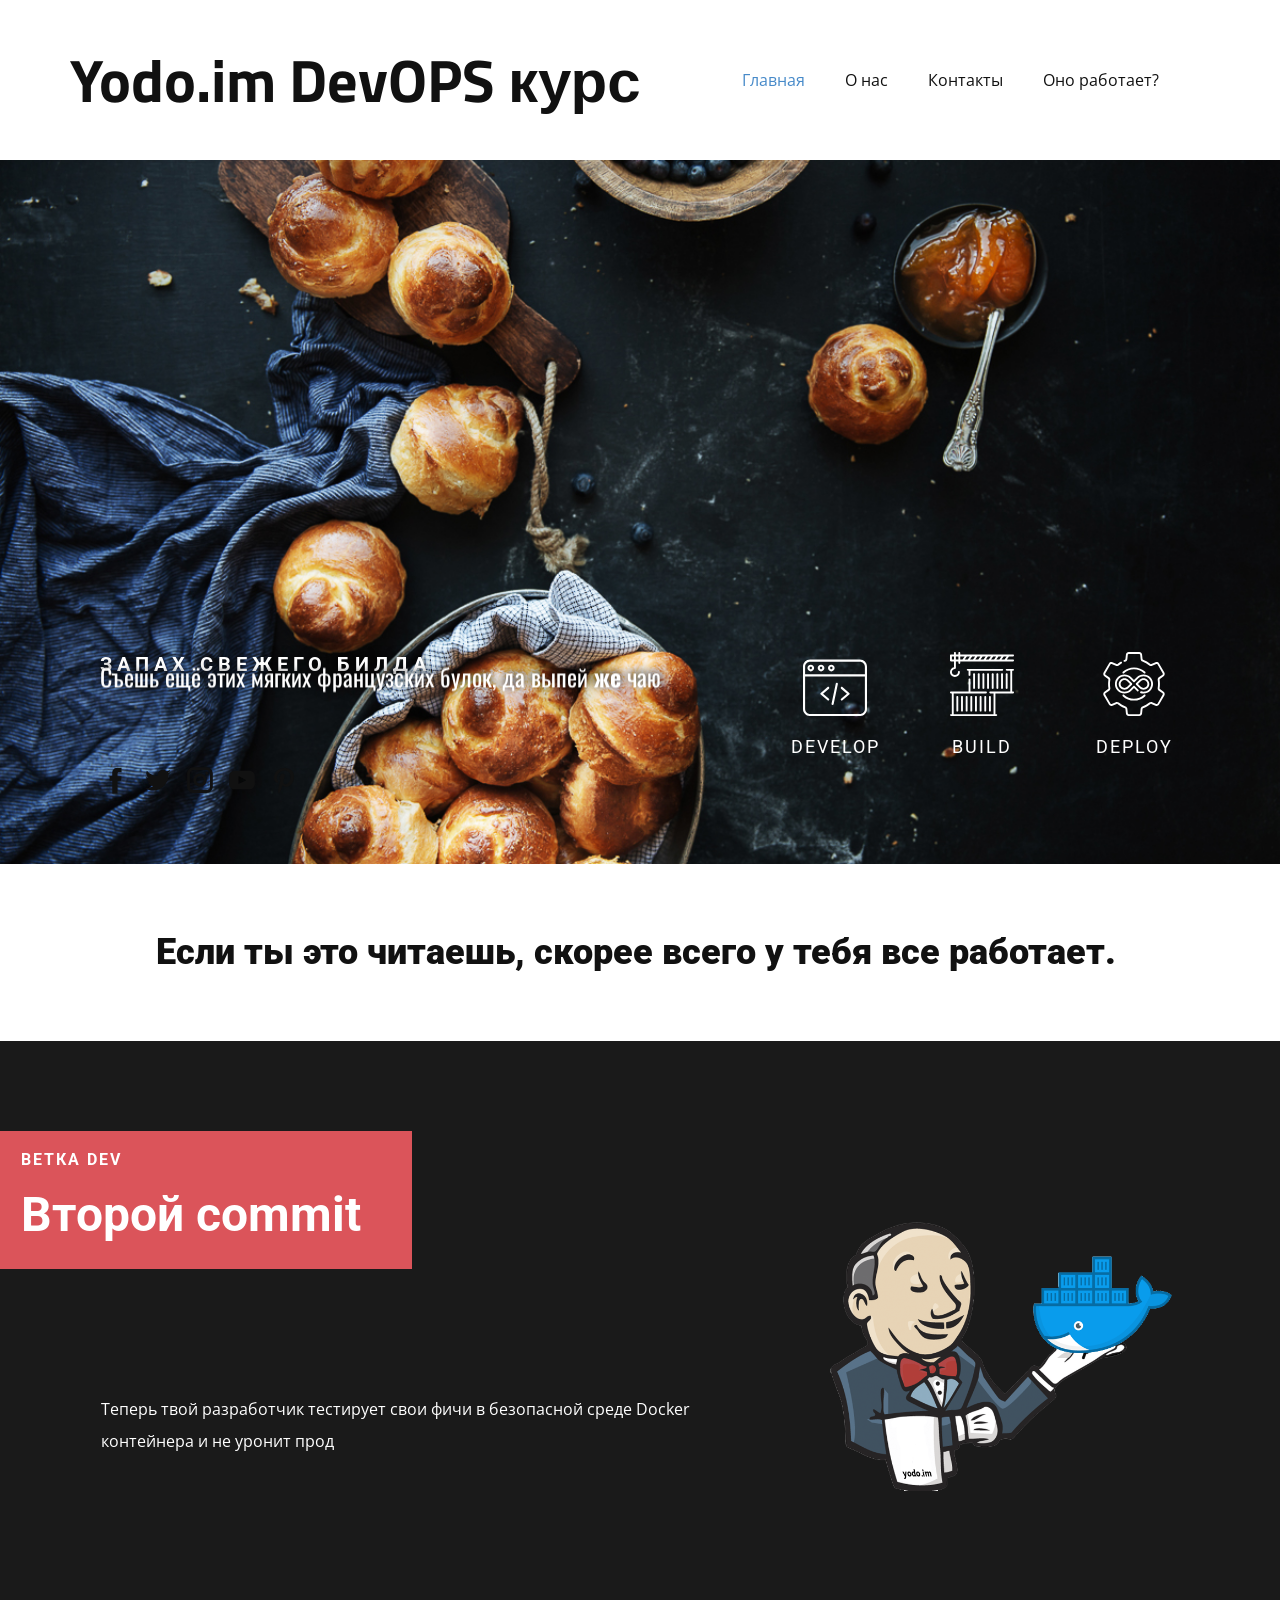
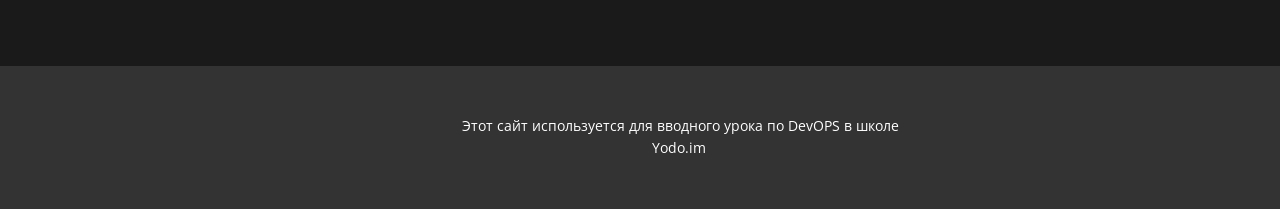
==== commit fd8186f2: "Second Commit" ====
--- a/landing/index.html
+++ b/landing/index.html
@@ -44,6 +44,7 @@
             <ul class="u-nav u-unstyled u-nav-1"><li class="u-nav-item"><a class="u-button-style u-nav-link u-text-active-palette-1-base u-text-hover-palette-2-base" href="Главная.html" style="padding: 10px 20px;">Главная</a>
 </li><li class="u-nav-item"><a class="u-button-style u-nav-link u-text-active-palette-1-base u-text-hover-palette-2-base" href="https://yodo.im/" style="padding: 10px 20px;">О нас</a>
 </li><li class="u-nav-item"><a class="u-button-style u-nav-link u-text-active-palette-1-base u-text-hover-palette-2-base" href="Контакты.html" style="padding: 10px 20px;">Контакты</a>
+</li><li class="u-nav-item"><a class="u-button-style u-nav-link u-text-active-palette-1-base u-text-hover-palette-2-base" href="Страница-1.html" style="padding: 10px 20px;">Оно работает?</a>
 </li></ul>
           </div>
           <div class="u-custom-menu u-nav-container-collapse">
@@ -53,6 +54,7 @@
                 <ul class="u-align-center u-nav u-popupmenu-items u-unstyled u-nav-2"><li class="u-nav-item"><a class="u-button-style u-nav-link" href="Главная.html" style="padding: 10px 20px;">Главная</a>
 </li><li class="u-nav-item"><a class="u-button-style u-nav-link" href="https://yodo.im/" style="padding: 10px 20px;">О нас</a>
 </li><li class="u-nav-item"><a class="u-button-style u-nav-link" href="Контакты.html" style="padding: 10px 20px;">Контакты</a>
+</li><li class="u-nav-item"><a class="u-button-style u-nav-link" href="Страница-1.html" style="padding: 10px 20px;">Оно работает?</a>
 </li></ul>
               </div>
             </div>
@@ -121,10 +123,10 @@
                   <div class="u-container-layout u-container-layout-2">
                     <h6 class="u-text u-text-body-alt-color u-text-1">Ветка dev<br>
                     </h6>
-                    <h2 class="u-text u-text-body-alt-color u-text-2">Первый commit</h2>
+                    <h2 class="u-text u-text-body-alt-color u-text-2">Второй commit</h2>
                   </div>
                 </div>
-                <p class="u-text u-text-3">Теперь твой разработчик тестирует свои фичи в безопасной среде Docker контейнера и не уронит прод&nbsp;
+                <p class="u-text u-text-3">Теперь твой разработчик тестирует свои фичи в безопасной среде Docker контейнера и не уронит прод &nbsp;
                 </p>
               </div>
             </div>
@@ -144,5 +146,6 @@
         <p class="u-small-text u-text u-text-variant u-text-1">Этот сайт используется для вводного урока по DevOPS в школе Yodo.im&nbsp;</p>
       </div></footer>
    
+    </section>
   </body>
 </html>
--- a/landing/nicepage.css
+++ b/landing/nicepage.css
@@ -33671,7 +33671,7 @@
 }
 
 .u-header .u-menu-1 {
-  margin: 62px 0 0 auto;
+  margin: 62px 31px 0 auto;
 }
 
 .u-header .u-nav-1 {
@@ -33684,9 +33684,9 @@
 }
 
 .u-header .u-text-1 {
-  font-size: 4.5rem;
+  font-size: 3.75rem;
   font-weight: 700;
-  margin: -75px 318px 22px 0;
+  margin: -66px 318px 32px 0;
 }
 @media (max-width: 1199px) {
   .u-header .u-menu-1 {
@@ -33694,7 +33694,6 @@
   }
 
   .u-header .u-text-1 {
-    margin-top: -75px;
     margin-right: 118px;
   }
 }
--- a/landing/Главная.css
+++ b/landing/Главная.css
@@ -303,7 +303,6 @@
 .u-section-3 .u-group-1 {
   min-height: 138px;
   width: 422px;
-  height: auto;
   margin: 60px auto 0 -110px;
 }
 
@@ -361,7 +360,6 @@
   .u-section-3 .u-group-1 {
     width: calc(((100% - 940px) / 2) + 441px);
     min-height: 317px;
-    height: auto;
   }
 
   .u-section-3 .u-container-layout-2 {
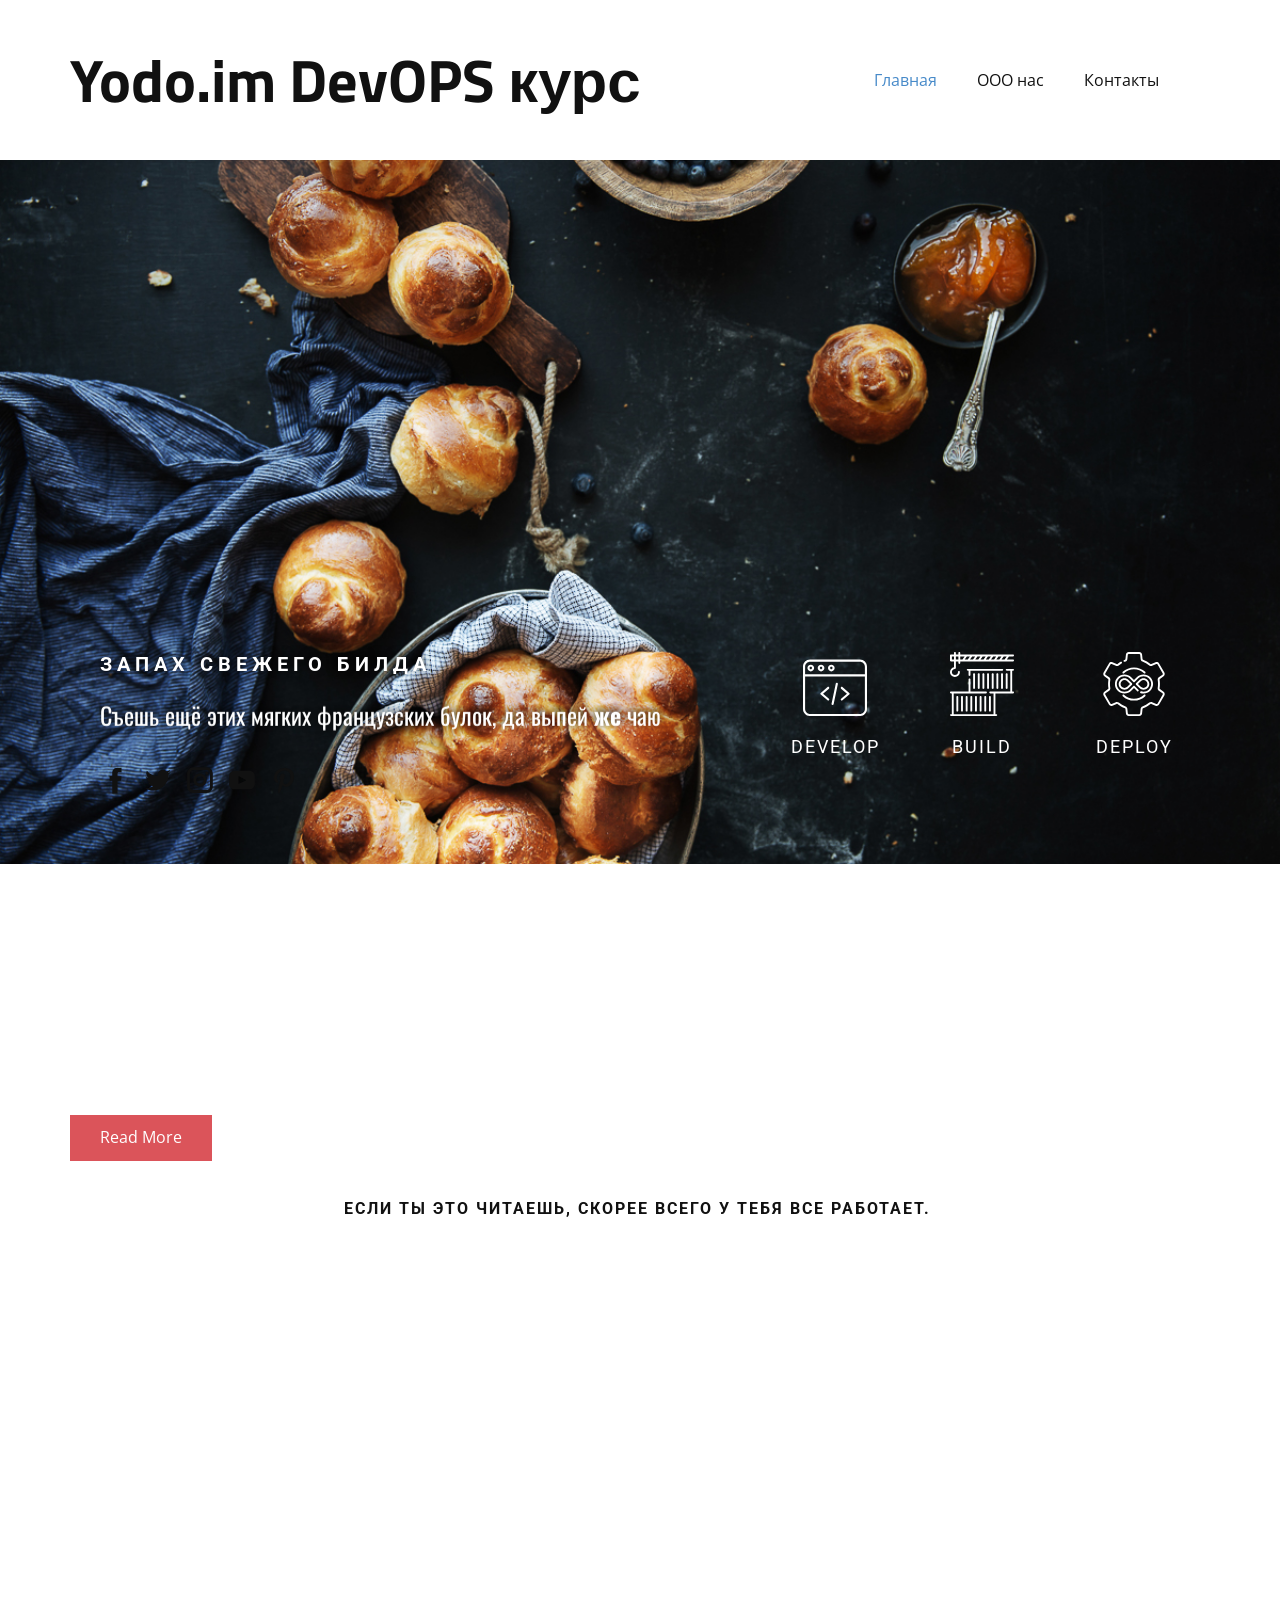
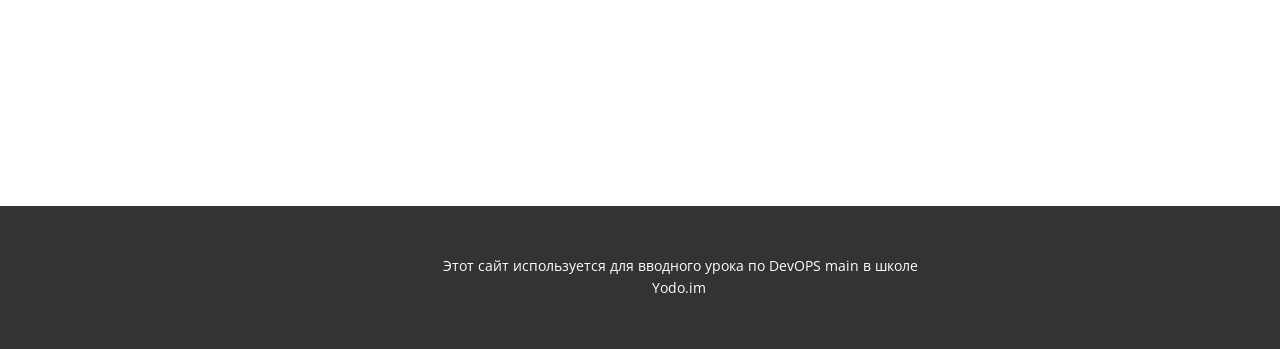
==== commit 44dc6851: "Update index.html" ====
--- a/landing/index.html
+++ b/landing/index.html
@@ -6,7 +6,7 @@
     <meta name="keywords" content="INTUITIVE">
     <meta name="description" content="">
     <meta name="page_type" content="np-template-header-footer-from-plugin">
-    <title>Главная</title>
+    <title>Голоавная</title>
     <link rel="stylesheet" href="nicepage.css" media="screen">
 <link rel="stylesheet" href="Главная.css" media="screen">
     <script class="u-script" type="text/javascript" src="jquery.js" defer=""></script>
@@ -42,9 +42,8 @@
           </div>
           <div class="u-custom-menu u-nav-container">
             <ul class="u-nav u-unstyled u-nav-1"><li class="u-nav-item"><a class="u-button-style u-nav-link u-text-active-palette-1-base u-text-hover-palette-2-base" href="Главная.html" style="padding: 10px 20px;">Главная</a>
-</li><li class="u-nav-item"><a class="u-button-style u-nav-link u-text-active-palette-1-base u-text-hover-palette-2-base" href="https://yodo.im/" style="padding: 10px 20px;">О нас</a>
+</li><li class="u-nav-item"><a class="u-button-style u-nav-link u-text-active-palette-1-base u-text-hover-palette-2-base" href="https://yodo.im/" style="padding: 10px 20px;">ООО нас</a>
 </li><li class="u-nav-item"><a class="u-button-style u-nav-link u-text-active-palette-1-base u-text-hover-palette-2-base" href="Контакты.html" style="padding: 10px 20px;">Контакты</a>
-</li><li class="u-nav-item"><a class="u-button-style u-nav-link u-text-active-palette-1-base u-text-hover-palette-2-base" href="Страница-1.html" style="padding: 10px 20px;">Оно работает?</a>
 </li></ul>
           </div>
           <div class="u-custom-menu u-nav-container-collapse">
@@ -52,9 +51,8 @@
               <div class="u-sidenav-overflow">
                 <div class="u-menu-close"></div>
                 <ul class="u-align-center u-nav u-popupmenu-items u-unstyled u-nav-2"><li class="u-nav-item"><a class="u-button-style u-nav-link" href="Главная.html" style="padding: 10px 20px;">Главная</a>
-</li><li class="u-nav-item"><a class="u-button-style u-nav-link" href="https://yodo.im/" style="padding: 10px 20px;">О нас</a>
+</li><li class="u-nav-item"><a class="u-button-style u-nav-link" href="https://yodo.im/" style="padding: 10px 20px;">Об нас</a>
 </li><li class="u-nav-item"><a class="u-button-style u-nav-link" href="Контакты.html" style="padding: 10px 20px;">Контакты</a>
-</li><li class="u-nav-item"><a class="u-button-style u-nav-link" href="Страница-1.html" style="padding: 10px 20px;">Оно работает?</a>
 </li></ul>
               </div>
             </div>
@@ -108,44 +106,25 @@
         </div>
       </div>
     </section>
-    <section class="u-align-center u-clearfix u-section-2" id="sec-fdfd">
+    <section class="u-align-center u-clearfix u-image u-shading u-section-2" src="" data-image-width="256" data-image-height="256" id="sec-2742">
+      <div class="u-clearfix u-sheet u-sheet-1">
+        <h1 class="u-text u-title u-text-1">Дизайнер еще&nbsp;<br>не придумал
+        </h1>
+        <p class="u-large-text u-text u-text-variant u-text-2">Sample text. Lorem ipsum dolor sit amet, consectetur adipiscing elit nullam nunc justo sagittis suscipit ultrices.</p>
+        <a href="#" class="u-btn u-button-style u-palette-2-base u-btn-1">Read More</a>
+      </div>
+    </section>
+    <section class="u-align-center u-clearfix u-section-3" id="sec-fdfd">
       <div class="u-clearfix u-sheet u-valign-middle u-sheet-1">
         <h1 class="u-text u-text-1">Если ты это читаешь, скорее всего у тебя все работает.&nbsp; </h1>
-      </div>
-    </section>
-    <section class="u-clearfix u-grey-90 u-section-3" id="carousel_8655">
-      <div class="u-clearfix u-layout-wrap u-layout-wrap-1">
-        <div class="u-layout">
-          <div class="u-layout-row">
-            <div class="u-container-style u-layout-cell u-shape-rectangle u-size-36 u-layout-cell-1">
-              <div class="u-container-layout u-container-layout-1">
-                <div class="u-container-style u-group u-palette-2-base u-group-1">
-                  <div class="u-container-layout u-container-layout-2">
-                    <h6 class="u-text u-text-body-alt-color u-text-1">Ветка dev<br>
-                    </h6>
-                    <h2 class="u-text u-text-body-alt-color u-text-2">Второй commit</h2>
-                  </div>
-                </div>
-                <p class="u-text u-text-3">Теперь твой разработчик тестирует свои фичи в безопасной среде Docker контейнера и не уронит прод &nbsp;
-                </p>
-              </div>
-            </div>
-            <div class="u-align-left u-container-style u-effect-hover-zoom u-image-contain u-layout-cell u-size-24 u-layout-cell-2" data-image-width="828" data-image-height="649">
-              <div class="u-background-effect u-expanded">
-                <div class="u-background-effect-image u-expanded u-image u-image-contain u-image-1" data-image-width="828" data-image-height="649"></div>
-              </div>
-              <div class="u-container-layout u-container-layout-3"></div>
-            </div>
-          </div>
-        </div>
       </div>
     </section>
     
     
     <footer class="u-align-center u-clearfix u-footer u-grey-80 u-footer" id="sec-2bc4"><div class="u-clearfix u-sheet u-sheet-1">
-        <p class="u-small-text u-text u-text-variant u-text-1">Этот сайт используется для вводного урока по DevOPS в школе Yodo.im&nbsp;</p>
+        <p class="u-small-text u-text u-text-variant u-text-1">Этот сайт используется для вводного урока по DevOPS main в школе Yodo.im&nbsp;</p>
       </div></footer>
    
     </section>
   </body>
-</html>+</html>
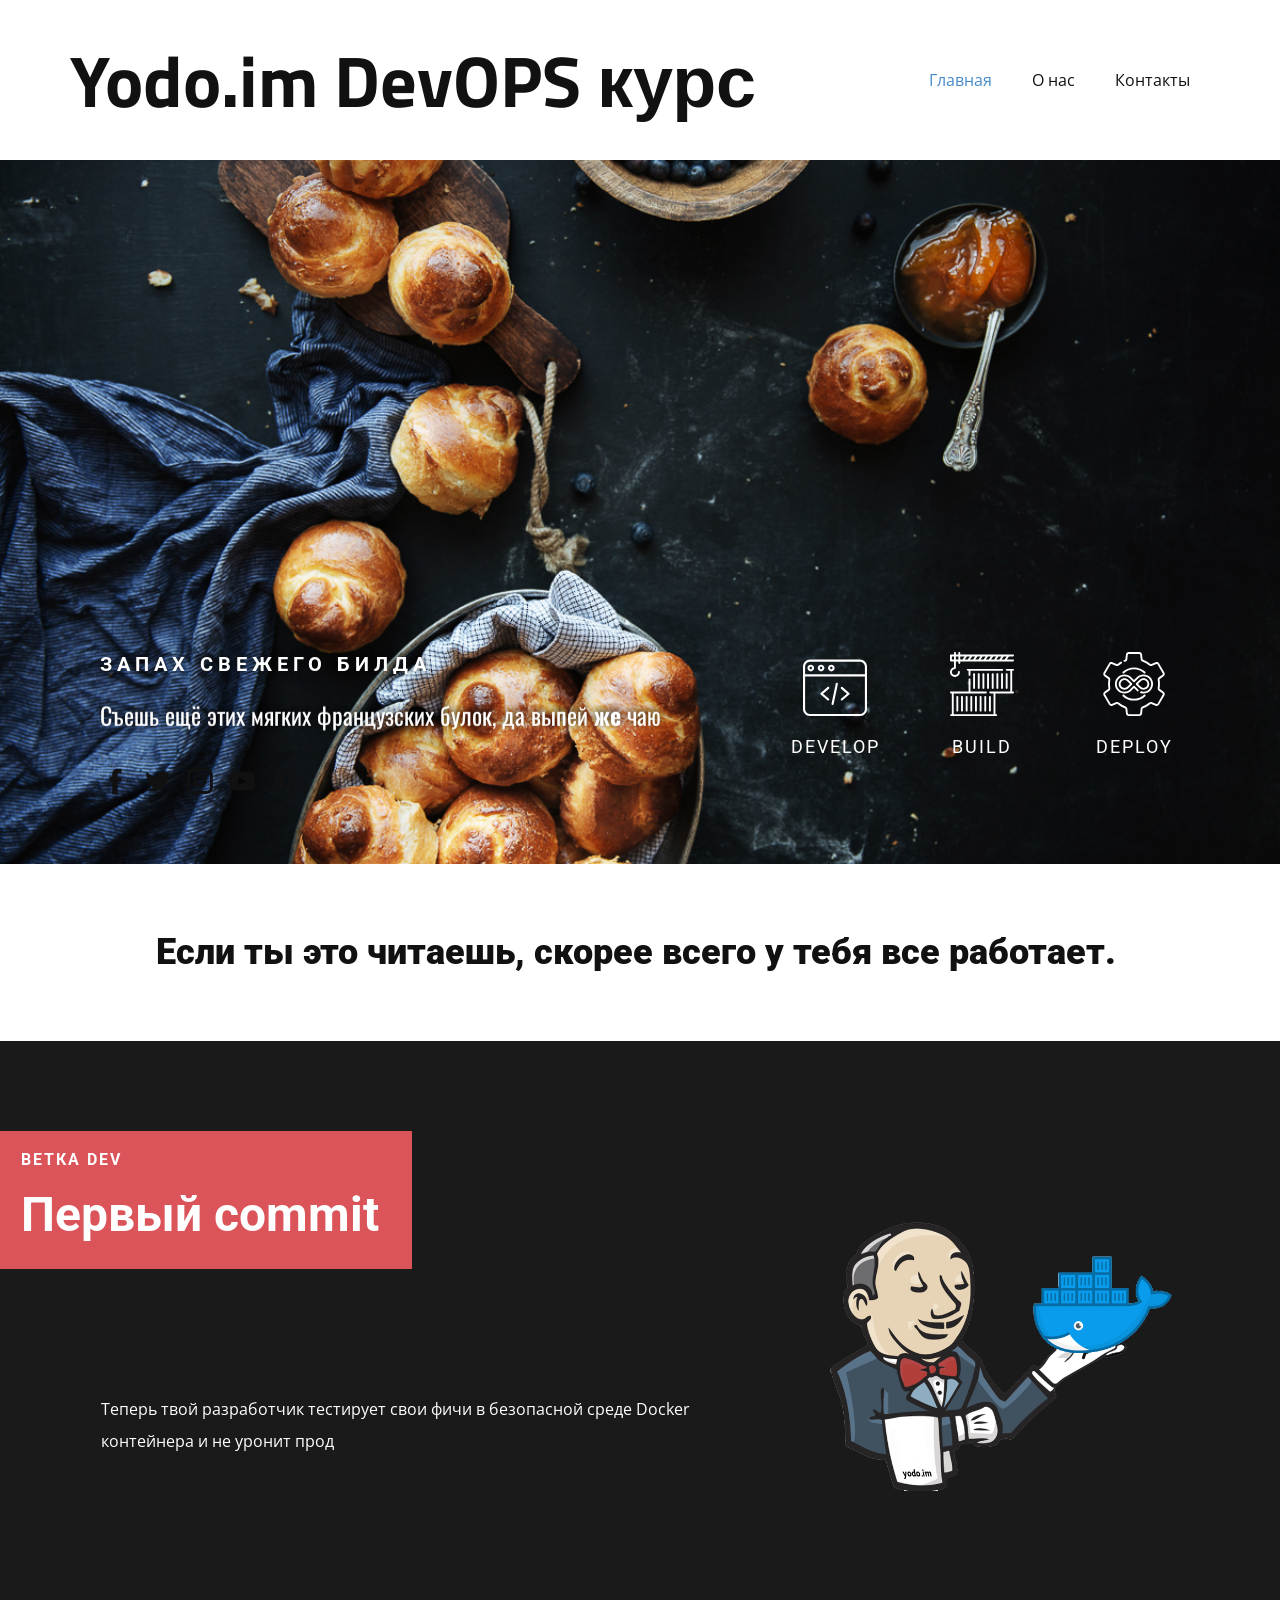
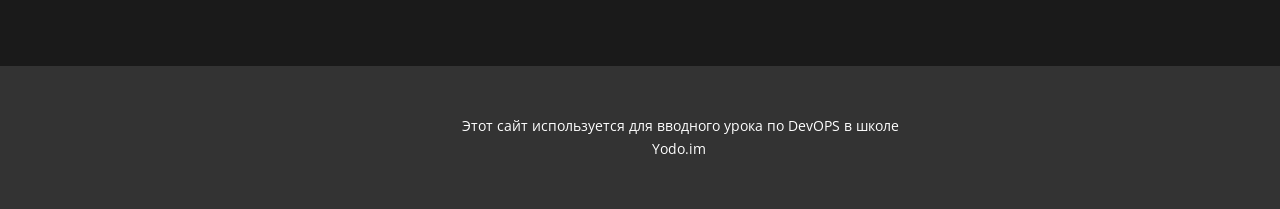
==== commit 228c6249: "First Commit" ====
--- a/landing/index.html
+++ b/landing/index.html
@@ -6,7 +6,7 @@
     <meta name="keywords" content="INTUITIVE">
     <meta name="description" content="">
     <meta name="page_type" content="np-template-header-footer-from-plugin">
-    <title>Голоавная</title>
+    <title>Главная</title>
     <link rel="stylesheet" href="nicepage.css" media="screen">
 <link rel="stylesheet" href="Главная.css" media="screen">
     <script class="u-script" type="text/javascript" src="jquery.js" defer=""></script>
@@ -42,7 +42,7 @@
           </div>
           <div class="u-custom-menu u-nav-container">
             <ul class="u-nav u-unstyled u-nav-1"><li class="u-nav-item"><a class="u-button-style u-nav-link u-text-active-palette-1-base u-text-hover-palette-2-base" href="Главная.html" style="padding: 10px 20px;">Главная</a>
-</li><li class="u-nav-item"><a class="u-button-style u-nav-link u-text-active-palette-1-base u-text-hover-palette-2-base" href="https://yodo.im/" style="padding: 10px 20px;">ООО нас</a>
+</li><li class="u-nav-item"><a class="u-button-style u-nav-link u-text-active-palette-1-base u-text-hover-palette-2-base" href="https://yodo.im/" style="padding: 10px 20px;">О нас</a>
 </li><li class="u-nav-item"><a class="u-button-style u-nav-link u-text-active-palette-1-base u-text-hover-palette-2-base" href="Контакты.html" style="padding: 10px 20px;">Контакты</a>
 </li></ul>
           </div>
@@ -51,7 +51,7 @@
               <div class="u-sidenav-overflow">
                 <div class="u-menu-close"></div>
                 <ul class="u-align-center u-nav u-popupmenu-items u-unstyled u-nav-2"><li class="u-nav-item"><a class="u-button-style u-nav-link" href="Главная.html" style="padding: 10px 20px;">Главная</a>
-</li><li class="u-nav-item"><a class="u-button-style u-nav-link" href="https://yodo.im/" style="padding: 10px 20px;">Об нас</a>
+</li><li class="u-nav-item"><a class="u-button-style u-nav-link" href="https://yodo.im/" style="padding: 10px 20px;">О нас</a>
 </li><li class="u-nav-item"><a class="u-button-style u-nav-link" href="Контакты.html" style="padding: 10px 20px;">Контакты</a>
 </li></ul>
               </div>
@@ -106,25 +106,43 @@
         </div>
       </div>
     </section>
-    <section class="u-align-center u-clearfix u-image u-shading u-section-2" src="" data-image-width="256" data-image-height="256" id="sec-2742">
-      <div class="u-clearfix u-sheet u-sheet-1">
-        <h1 class="u-text u-title u-text-1">Дизайнер еще&nbsp;<br>не придумал
-        </h1>
-        <p class="u-large-text u-text u-text-variant u-text-2">Sample text. Lorem ipsum dolor sit amet, consectetur adipiscing elit nullam nunc justo sagittis suscipit ultrices.</p>
-        <a href="#" class="u-btn u-button-style u-palette-2-base u-btn-1">Read More</a>
+    <section class="u-align-center u-clearfix u-section-2" id="sec-fdfd">
+      <div class="u-clearfix u-sheet u-valign-middle u-sheet-1">
+        <h1 class="u-text u-text-1">Если ты это читаешь, скорее всего у тебя все работает.&nbsp; </h1>
       </div>
     </section>
-    <section class="u-align-center u-clearfix u-section-3" id="sec-fdfd">
-      <div class="u-clearfix u-sheet u-valign-middle u-sheet-1">
-        <h1 class="u-text u-text-1">Если ты это читаешь, скорее всего у тебя все работает.&nbsp; </h1>
+    <section class="u-clearfix u-grey-90 u-section-3" id="carousel_8655">
+      <div class="u-clearfix u-layout-wrap u-layout-wrap-1">
+        <div class="u-layout">
+          <div class="u-layout-row">
+            <div class="u-container-style u-layout-cell u-shape-rectangle u-size-36 u-layout-cell-1">
+              <div class="u-container-layout u-container-layout-1">
+                <div class="u-container-style u-group u-palette-2-base u-group-1">
+                  <div class="u-container-layout u-container-layout-2">
+                    <h6 class="u-text u-text-body-alt-color u-text-1">Ветка dev<br>
+                    </h6>
+                    <h2 class="u-text u-text-body-alt-color u-text-2">Первый commit</h2>
+                  </div>
+                </div>
+                <p class="u-text u-text-3">Теперь твой разработчик тестирует свои фичи в безопасной среде Docker контейнера и не уронит прод&nbsp;
+                </p>
+              </div>
+            </div>
+            <div class="u-align-left u-container-style u-effect-hover-zoom u-image-contain u-layout-cell u-size-24 u-layout-cell-2" data-image-width="828" data-image-height="649">
+              <div class="u-background-effect u-expanded">
+                <div class="u-background-effect-image u-expanded u-image u-image-contain u-image-1" data-image-width="828" data-image-height="649"></div>
+              </div>
+              <div class="u-container-layout u-container-layout-3"></div>
+            </div>
+          </div>
+        </div>
       </div>
     </section>
     
     
     <footer class="u-align-center u-clearfix u-footer u-grey-80 u-footer" id="sec-2bc4"><div class="u-clearfix u-sheet u-sheet-1">
-        <p class="u-small-text u-text u-text-variant u-text-1">Этот сайт используется для вводного урока по DevOPS main в школе Yodo.im&nbsp;</p>
+        <p class="u-small-text u-text u-text-variant u-text-1">Этот сайт используется для вводного урока по DevOPS в школе Yodo.im&nbsp;</p>
       </div></footer>
    
-    </section>
   </body>
-</html>
+</html>
--- a/landing/nicepage.css
+++ b/landing/nicepage.css
@@ -33671,7 +33671,7 @@
 }
 
 .u-header .u-menu-1 {
-  margin: 62px 31px 0 auto;
+  margin: 62px 0 0 auto;
 }
 
 .u-header .u-nav-1 {
@@ -33684,9 +33684,9 @@
 }
 
 .u-header .u-text-1 {
-  font-size: 3.75rem;
+  font-size: 4.5rem;
   font-weight: 700;
-  margin: -66px 318px 32px 0;
+  margin: -75px 318px 22px 0;
 }
 @media (max-width: 1199px) {
   .u-header .u-menu-1 {
@@ -33694,6 +33694,7 @@
   }
 
   .u-header .u-text-1 {
+    margin-top: -75px;
     margin-right: 118px;
   }
 }
--- a/landing/Главная.css
+++ b/landing/Главная.css
@@ -303,6 +303,7 @@
 .u-section-3 .u-group-1 {
   min-height: 138px;
   width: 422px;
+  height: auto;
   margin: 60px auto 0 -110px;
 }
 
@@ -360,6 +361,7 @@
   .u-section-3 .u-group-1 {
     width: calc(((100% - 940px) / 2) + 441px);
     min-height: 317px;
+    height: auto;
   }
 
   .u-section-3 .u-container-layout-2 {
